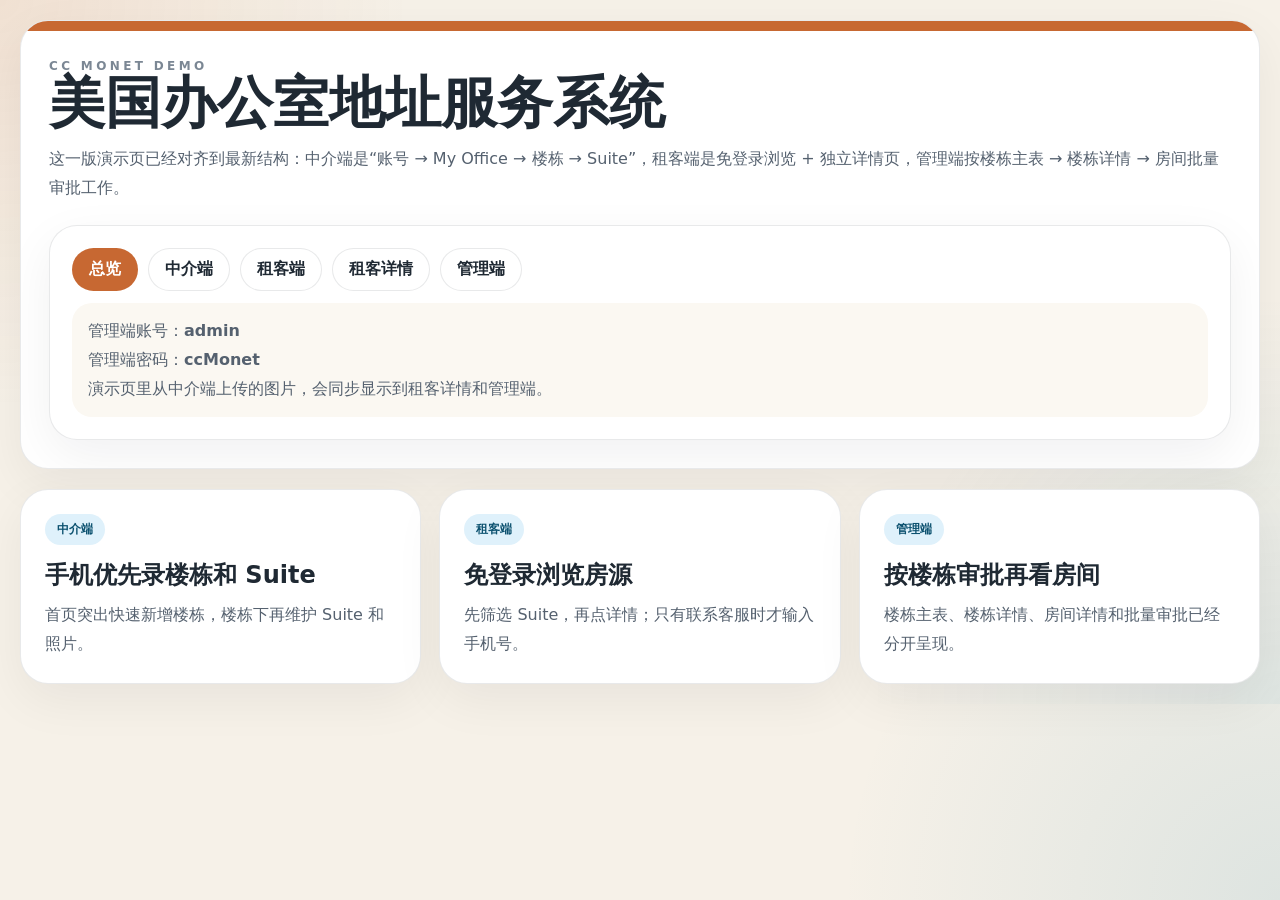
==== docs/demo-full.html @ d6d12dea "Publish updated three-end demo page" ====
<!doctype html>
<html lang="zh-CN">
  <head>
    <meta charset="UTF-8" />
    <meta name="viewport" content="width=device-width, initial-scale=1.0" />
    <title>美国办公室地址服务系统 Demo</title>
    <style>
      :root{--canvas:#f6f1e8;--panel:#fbf8f2;--ink:#1f2933;--soft:#55616f;--muted:#7b8794;--line:rgba(31,41,51,.1);--broker:#c76832;--tenant:#2e86ab;--admin:#33673b}
      *{box-sizing:border-box}html,body{margin:0;min-height:100%;background:radial-gradient(circle at top left,rgba(199,104,50,.12),transparent 28%),radial-gradient(circle at bottom right,rgba(46,134,171,.12),transparent 28%),var(--canvas);color:var(--ink);font-family:"Noto Sans SC","PingFang SC","Hiragino Sans GB",system-ui,sans-serif}
      body{padding:20px}a{color:inherit;text-decoration:none}button,input{font:inherit}button{cursor:pointer}
      .wrap{max-width:1480px;margin:0 auto}.card,.panel{background:#fff;border:1px solid var(--line);border-radius:28px;box-shadow:0 16px 50px rgba(20,24,40,.06)}.hero{overflow:hidden}.bar{height:10px;background:var(--broker)}.hero-inner{padding:28px;display:grid;gap:22px}.eyebrow{font-size:12px;font-weight:700;letter-spacing:.28em;text-transform:uppercase;color:var(--muted)}h1,h2,h3,p{margin:0}.title{font-size:clamp(32px,5vw,56px);line-height:1.08}.copy,.muted{color:var(--soft);line-height:1.8}
      .tabs,.chips,.actions,.thumbs,.grid,.cards{display:flex;flex-wrap:wrap;gap:10px}.screen{display:none;margin-top:20px}.screen.active{display:block}.btn,.tab{border:1px solid var(--line);border-radius:999px;padding:10px 16px;background:#fff;font-weight:700}.tab.active{color:#fff;border-color:transparent}.tab[data-tone="broker"].active{background:var(--broker)}.tab[data-tone="tenant"].active{background:var(--tenant)}.tab[data-tone="admin"].active{background:var(--admin)}.btn.primary{background:var(--ink);color:#fff;border-color:transparent}.btn.broker{background:var(--broker);color:#fff;border-color:transparent}.btn.tenant{background:var(--tenant);color:#fff;border-color:transparent}.btn.admin{background:var(--admin);color:#fff;border-color:transparent}
      .chip{display:inline-flex;align-items:center;border-radius:999px;padding:7px 12px;font-size:12px;font-weight:700;background:rgba(31,41,51,.06)}.good{background:#dff7e6;color:#135d26}.warn{background:#fff1c7;color:#7a5700}.info{background:#dff1fb;color:#0d5270}
      .cards{display:grid;gap:18px;grid-template-columns:repeat(3,minmax(0,1fr))}.layout{display:grid;gap:20px}.two{grid-template-columns:320px minmax(0,1fr)}.detail{grid-template-columns:minmax(0,1fr) 340px}.phone{border-radius:38px;background:#11161d;padding:12px}.phone-inner{border-radius:28px;background:var(--canvas);padding:16px}.notch{width:72px;height:6px;margin:0 auto 14px;border-radius:999px;background:rgba(17,22,29,.12)}
      .stack{display:flex;flex-direction:column;gap:16px}.record,.metric,.photo{border:1px solid var(--line);border-radius:22px;background:#fff;padding:16px}.metric{background:var(--panel)}.metric .num{margin-top:10px;font-size:32px;font-weight:700}.small{font-size:12px;color:var(--muted)}.field{display:grid;gap:8px}.field-grid{display:grid;gap:14px;grid-template-columns:repeat(2,minmax(0,1fr))}.input{width:100%;border:1px solid var(--line);border-radius:18px;padding:12px 14px;background:#fff}
      .thumbs{margin-top:12px}.thumb{width:92px;height:72px;border-radius:16px;background-size:cover;background-position:center;border:1px solid rgba(31,41,51,.1);overflow:hidden}.thumb span{display:flex;height:100%;align-items:flex-end;padding:8px;background:linear-gradient(180deg,rgba(255,255,255,.08),rgba(17,22,29,.55));color:#fff;font-size:11px;font-weight:700}.cover{height:150px;border-radius:20px;border:1px solid rgba(31,41,51,.08);background-size:cover;background-position:center}
      .note{margin-top:12px;border-radius:20px;background:var(--panel);padding:14px 16px;color:var(--soft);line-height:1.8}.hide{display:none!important}
      @media (max-width:1100px){.cards,.two,.detail,.field-grid{grid-template-columns:1fr}}
    </style>
  </head>
  <body>
    <div class="wrap">
      <section class="card hero">
        <div class="bar"></div>
        <div class="hero-inner">
          <div>
            <div class="eyebrow">CC Monet Demo</div>
            <h1 class="title">美国办公室地址服务系统</h1>
            <p class="copy" style="margin-top:12px">这一版演示页已经对齐到最新结构：中介端是“账号 → My Office → 楼栋 → Suite”，租客端是免登录浏览 + 独立详情页，管理端按楼栋主表 → 楼栋详情 → 房间批量审批工作。</p>
          </div>
          <div class="panel" style="padding:22px">
            <div class="tabs">
              <a class="tab" data-route="home" data-tone="broker" href="#home">总览</a>
              <a class="tab" data-route="broker" data-tone="broker" href="#broker">中介端</a>
              <a class="tab" data-route="tenant" data-tone="tenant" href="#tenant">租客端</a>
              <a class="tab" data-route="detail" data-tone="tenant" href="#detail">租客详情</a>
              <a class="tab" data-route="admin" data-tone="admin" href="#admin">管理端</a>
            </div>
            <div class="note">管理端账号：<strong>admin</strong><br />管理端密码：<strong>ccMonet</strong><br />演示页里从中介端上传的图片，会同步显示到租客详情和管理端。</div>
          </div>
        </div>
      </section>

      <section id="home" class="screen active">
        <div class="cards">
          <a class="card" href="#broker" style="padding:24px"><div class="chip info">中介端</div><h2 style="margin-top:14px">手机优先录楼栋和 Suite</h2><p class="copy" style="margin-top:10px">首页突出快速新增楼栋，楼栋下再维护 Suite 和照片。</p></a>
          <a class="card" href="#tenant" style="padding:24px"><div class="chip info">租客端</div><h2 style="margin-top:14px">免登录浏览房源</h2><p class="copy" style="margin-top:10px">先筛选 Suite，再点详情；只有联系客服时才输入手机号。</p></a>
          <a class="card" href="#admin" style="padding:24px"><div class="chip info">管理端</div><h2 style="margin-top:14px">按楼栋审批再看房间</h2><p class="copy" style="margin-top:10px">楼栋主表、楼栋详情、房间详情和批量审批已经分开呈现。</p></a>
        </div>
      </section>

      <section id="broker" class="screen">
        <div class="layout two">
          <div class="stack">
            <div class="phone">
              <div class="phone-inner">
                <div class="notch"></div>
                <div class="stack">
                  <div><div class="eyebrow" style="color:var(--broker)">中介账号</div><h2 style="margin-top:8px">My Office</h2><p class="copy" style="font-size:14px">首页先看楼栋，再进楼栋维护 Suite。</p></div>
                  <button class="btn broker" style="width:100%">+ 快速新增楼栋</button>
                  <div class="record"><strong>我的草稿箱</strong><div class="small" style="margin-top:4px">2 条待补照片</div></div>
                  <div class="record"><strong>已提交</strong><div class="small" style="margin-top:4px">包含待审核和已审核</div></div>
                  <div class="record"><strong>我的 Office</strong><div class="small" style="margin-top:4px">首页展示 8 条，可点更多</div></div>
                  <div class="record"><strong>Santa Clara Tech Park</strong><div class="small" style="margin-top:4px">4701 Patrick Henry Dr, Santa Clara</div><div class="small" style="margin-top:8px">Ste 207 / Ste 217 / Ste 309</div></div>
                </div>
              </div>
            </div>
            <div class="panel" style="padding:22px"><h2>规则归类</h2><div class="note">付款流程、租期、信件扫描、转寄、家具、可独立上锁、可制作公司门牌、租金包含项，都归楼栋级维护。中介端不再在录入阶段做最终地址合规判断。</div></div>
          </div>

          <div class="stack">
            <div class="panel" style="padding:22px">
              <div class="chips"><span class="chip good">楼栋首页</span><span class="chip info">可租赁 2 套</span></div>
              <div class="field-grid" style="margin-top:16px">
                <div class="record"><div class="small">地址信息</div><strong>4701 Patrick Henry Dr, Santa Clara, CA 95054</strong></div>
                <div class="record"><div class="small">关键信息</div><strong>标准付款流程：可接受</strong><div class="small" style="margin-top:6px">电费：主账单 + Suite 子账单<br />宽带：独立、公司抬头可提供<br />租金包含：物业费 / 宽带费 / 信件代收</div></div>
              </div>
            </div>

            <div class="layout" style="grid-template-columns:1.05fr .95fr">
              <div class="panel" style="padding:22px">
                <h2>Suite 列表</h2>
                <div class="record" style="margin-top:16px"><strong>Ste 207</strong><div class="small" style="margin-top:4px">319 SF · $478.50 / 月 · 适合跨境电商客户</div><div class="small" style="margin-top:8px">内部照片 <span id="suite-inside-count">3</span> 张 · 房门/门牌 <span id="suite-door-count">1</span> 张</div><div class="chips" style="margin-top:10px"><span class="chip good">可租赁</span><span class="chip info">历史注册地址已清理</span></div></div>
                <div class="record" style="margin-top:12px"><strong>Ste 217</strong><div class="small" style="margin-top:4px">280 SF · $630 / 月</div><div class="chips" style="margin-top:10px"><span class="chip warn">待确认</span></div></div>
              </div>

              <div class="panel" style="padding:22px">
                <h2>新增 / 编辑 Suite</h2>
                <div class="chips" style="margin-top:14px"><span class="chip info">1 基础信息</span><span class="chip info">2 状态信息</span><span class="chip good">3 照片上传</span></div>
                <div class="field-grid" style="margin-top:16px">
                  <label class="field"><span class="small">Suite / 房间号</span><input class="input" value="Ste 207" /></label>
                  <label class="field"><span class="small">Suite 状态</span><input class="input" value="可租赁" /></label>
                </div>
                <div class="photo" style="margin-top:16px"><strong>楼栋外围照片</strong><div class="small" style="margin-top:4px">上传后同步到后台和租客详情</div><div class="chips" style="margin-top:10px"><span class="chip info"><span id="building-exterior-count">3</span> 张</span></div><input id="up-build-ext" class="input" type="file" multiple accept="image/*" style="margin-top:12px" /><div id="grid-build-ext" class="thumbs"></div></div>
                <div class="photo" style="margin-top:12px"><strong>楼栋门牌照片</strong><div class="chips" style="margin-top:10px"><span class="chip info"><span id="building-door-count">1</span> 张</span></div><input id="up-build-door" class="input" type="file" multiple accept="image/*" style="margin-top:12px" /><div id="grid-build-door" class="thumbs"></div></div>
                <div class="photo" style="margin-top:12px"><strong>房间内部照片</strong><div class="chips" style="margin-top:10px"><span class="chip good"><span id="suite-inside-form-count">3</span> 张</span></div><input id="up-suite-inside" class="input" type="file" multiple accept="image/*" style="margin-top:12px" /><div id="grid-suite-inside" class="thumbs"></div></div>
                <div class="photo" style="margin-top:12px"><strong>房门 / 门牌照片</strong><div class="chips" style="margin-top:10px"><span class="chip info"><span id="suite-door-form-count">1</span> 张</span></div><input id="up-suite-door" class="input" type="file" multiple accept="image/*" style="margin-top:12px" /><div id="grid-suite-door" class="thumbs"></div></div>
              </div>
            </div>
          </div>
        </div>
      </section>

      <section id="tenant" class="screen">
        <div class="cards" style="grid-template-columns:repeat(3,minmax(0,1fr))">
          <div class="metric"><div class="small">可浏览 Suite</div><div class="num">12</div><div class="muted">已审核通过且允许展示</div></div>
          <div class="metric"><div class="small">可租赁房源</div><div class="num">8</div><div class="muted">默认优先展示</div></div>
          <div class="metric"><div class="small">可提供宽带账单</div><div class="num">6</div><div class="muted">独立、公司抬头口径</div></div>
        </div>
        <div class="layout two" style="margin-top:20px">
          <div class="stack">
            <div class="panel" style="padding:22px">
              <h2>搜索与筛选</h2>
              <label class="field" style="margin-top:16px"><span class="small">关键词搜索</span><input class="input" value="Santa Clara / Suite / 地址" /></label>
              <div class="field" style="margin-top:16px"><span class="small">价格范围</span><div class="chips"><span class="chip info">$500 以下</span><span class="chip">$500-$800</span><span class="chip">$800-$1200</span></div></div>
              <div class="field" style="margin-top:16px"><span class="small">城市</span><div class="chips"><span class="chip info">Santa Clara</span><span class="chip">San Jose</span><span class="chip">Fremont</span></div></div>
              <div class="field" style="margin-top:16px"><span class="small">标准付款流程</span><div class="chips"><span class="chip good">可接受</span><span class="chip">不接受</span><span class="chip">待确认</span></div></div>
              <div class="field" style="margin-top:16px"><span class="small">账单和状态</span><div class="chips"><span class="chip info">主账单 + Suite 子账单</span><span class="chip good">独立、公司抬头宽带账单</span><span class="chip good">可租赁</span></div></div>
            </div>
            <div class="panel" style="padding:22px"><h2>租客端逻辑</h2><div class="note">租客端直接展示 Suite 信息，点击查看详情后才带出对应楼栋信息。浏览无需登录，联系客服时再输入手机号。</div></div>
          </div>
          <div class="stack">
            <div class="panel" style="padding:22px">
              <div class="chips"><span class="chip info">火热房源</span><span class="chip good">按浏览量最高且可租赁</span></div>
              <div class="cards" style="margin-top:16px;grid-template-columns:repeat(3,minmax(0,1fr))">
                <div class="record"><div id="hot-cover" class="cover"></div><strong style="display:block;margin-top:12px">Santa Clara Tech Park / Ste 207</strong><div class="small" style="margin-top:6px">$478.50 / 月 · 319 SF · 浏览量 132</div></div>
                <div class="record"><div class="cover" style="background:linear-gradient(135deg,#dbe8f0,#fff)"></div><strong style="display:block;margin-top:12px">Fremont Gateway / Ste 118</strong><div class="small" style="margin-top:6px">$590 / 月 · 240 SF · 浏览量 118</div></div>
                <div class="record"><div class="cover" style="background:linear-gradient(135deg,#eadbc8,#fff)"></div><strong style="display:block;margin-top:12px">Milpitas Central / Ste 12</strong><div class="small" style="margin-top:6px">$498 / 月 · 190 SF · 浏览量 101</div></div>
              </div>
            </div>
            <div class="panel" style="padding:22px">
              <div class="chips"><span class="chip info">Suite 列表</span><span class="chip">首页默认展示前 8 套</span></div>
              <div class="cards" style="margin-top:16px;grid-template-columns:repeat(2,minmax(0,1fr))">
                <div class="record"><div id="list-cover" class="cover"></div><strong style="display:block;margin-top:12px">Santa Clara Tech Park / Ste 207</strong><div class="small" style="margin-top:6px">4701 Patrick Henry Dr, Santa Clara</div><div class="chips" style="margin-top:10px"><span class="chip good">可租赁</span><span class="chip info">标准付款流程：可接受</span><span class="chip info">电费：主账单 + Suite 子账单</span></div><div class="actions" style="margin-top:14px"><a class="btn tenant" href="#detail">查看详情</a></div></div>
                <div class="record"><div class="cover" style="background:linear-gradient(135deg,#d7e3ec,#fff)"></div><strong style="display:block;margin-top:12px">Sunnyvale Business Hub / Ste 5A</strong><div class="small" style="margin-top:6px">1250 Borregas Ave, Sunnyvale</div><div class="chips" style="margin-top:10px"><span class="chip warn">待确认</span><span class="chip info">标准付款流程：待确认</span></div></div>
              </div>
            </div>
          </div>
        </div>
      </section>

      <section id="detail" class="screen">
        <div class="layout detail">
          <div class="stack">
            <div class="panel" style="padding:22px">
              <div class="chips"><span class="chip info">Suite 详情</span><span class="chip good">可租赁</span></div>
              <div class="field-grid" style="margin-top:16px">
                <div class="record"><div class="small">地址</div><strong>4701 Patrick Henry Dr, Santa Clara, CA 95054</strong></div>
                <div class="record"><div class="small">月租 / 面积</div><strong>$478.50 / 月 · 319 SF</strong></div>
                <div class="record"><div class="small">标准付款流程</div><div class="actions" style="margin-top:8px"><span class="chip good">可接受</span><button class="btn" style="padding:6px 10px" onclick="toggleNote()">?</button></div></div>
                <div class="record"><div class="small">账单能力</div><strong>主账单 + Suite 子账单</strong><div class="small" style="margin-top:6px">独立、公司抬头宽带账单可提供</div></div>
              </div>
              <div id="pay-note" class="note hide">标准付款流程是：先付 1 个月押金锁定地址，客户先用该地址注册公司，注册完成后再由新公司主体签正式租赁合同并补齐租金与押金，减少平台审核时的地址不一致风险。</div>
            </div>
            <div class="field-grid">
              <div class="photo"><strong>房间内部照片</strong><div id="detail-suite-inside" class="thumbs"></div></div>
              <div class="photo"><strong>房门 / 门牌照片</strong><div id="detail-suite-door" class="thumbs"></div></div>
              <div class="photo"><strong>楼栋外围照片</strong><div id="detail-build-ext" class="thumbs"></div></div>
              <div class="photo"><strong>楼栋门牌照片</strong><div id="detail-build-door" class="thumbs"></div></div>
            </div>
          </div>
          <div class="stack">
            <div class="panel" style="padding:22px">
              <div class="eyebrow" style="color:var(--tenant)">联系客服</div>
              <h2 style="margin-top:8px">浏览无需登录</h2>
              <p class="copy" style="margin-top:10px">只有在想联系后台时，才需要输入手机号进行登记。</p>
              <div id="contact-lock" class="stack" style="margin-top:16px"><input id="contact-phone" class="input" placeholder="请输入手机号" /><button class="btn tenant" onclick="unlock()">确认并查看联系方式</button></div>
              <div id="contact-open" class="hide"><div class="note">微信：ccMonet-service<br />电话：+1 (669) 555-0198<br />邮箱：service@ccmonet.example</div></div>
            </div>
            <div class="panel" style="padding:22px"><h2>楼栋共享服务</h2><div class="note">信件扫描：提供，但需要收费<br />境内 / 国际转寄：可以免费提供部分，超出部分收费<br />家具：可以付费租赁家具<br />非必需能力：可独立上锁 / 可制作专属公司门牌</div></div>
          </div>
        </div>
      </section>

      <section id="admin" class="screen">
        <div class="cards" style="grid-template-columns:repeat(3,minmax(0,1fr))">
          <div class="metric"><div class="small">楼栋总数</div><div class="num">24</div><div class="muted">所有录入楼栋</div></div>
          <div class="metric"><div class="small">待审核楼栋</div><div class="num">6</div><div class="muted">优先处理对象</div></div>
          <div class="metric"><div class="small">房间待补充</div><div class="num">9</div><div class="muted">需要回退中介补资料</div></div>
        </div>
        <div class="layout detail" style="margin-top:20px">
          <div class="stack">
            <div class="panel" style="padding:22px">
              <div class="chips"><span class="chip info">审核主表</span><span class="chip good">先看楼栋，再进详情</span></div>
              <div class="record" style="margin-top:16px"><strong>Santa Clara Tech Park</strong><div class="small" style="margin-top:6px">4701 Patrick Henry Dr · 主账单 + Suite 子账单 · 维护中介：湾区合作中介 A</div><div class="chips" style="margin-top:10px"><span class="chip good">已审核通过</span><span class="chip info">3 套 / 已过审 2</span></div></div>
              <div class="record" style="margin-top:12px"><strong>Downtown San Jose Office</strong><div class="small" style="margin-top:6px">84 W Santa Clara St · 直开独立账单 · 维护中介：硅谷合作中介 B</div><div class="chips" style="margin-top:10px"><span class="chip warn">待审核</span><span class="chip info">1 套 / 待处理 1</span></div></div>
            </div>
            <div class="panel" style="padding:22px">
              <div class="chips"><span class="chip info">楼栋详情</span><span class="chip good">Santa Clara Tech Park</span></div>
              <div class="field-grid" style="margin-top:16px">
                <div class="record"><div class="small">楼栋信息</div><strong>4701 Patrick Henry Dr, Santa Clara, CA 95054</strong><div class="small" style="margin-top:6px">付款流程：可接受 · 核验可信度：后台已复核</div></div>
                <div class="record"><div class="small">账单提供能力</div><strong>电费：主账单 + Suite 子账单</strong><div class="small" style="margin-top:6px">宽带：独立、公司抬头可提供</div></div>
              </div>
              <div class="field-grid" style="margin-top:16px">
                <div class="photo"><strong>楼栋外围照片</strong><div id="admin-build-ext" class="thumbs"></div></div>
                <div class="photo"><strong>楼栋门牌照片</strong><div id="admin-build-door" class="thumbs"></div></div>
              </div>
            </div>
          </div>
          <div class="stack">
            <div class="panel" style="padding:22px">
              <div class="chips"><span class="chip info">房间信息主表</span><span class="chip good">支持批量审批</span></div>
              <div class="record" style="margin-top:16px"><strong>Ste 207</strong><div class="small" style="margin-top:6px">$478.50 / 月 · 319 SF</div><div class="chips" style="margin-top:10px"><span class="chip good">可租赁</span><span class="chip good">已审核通过</span></div></div>
              <div class="record" style="margin-top:12px"><strong>Ste 217</strong><div class="small" style="margin-top:6px">$630 / 月 · 280 SF</div><div class="chips" style="margin-top:10px"><span class="chip warn">待确认</span><span class="chip warn">待补充</span></div></div>
              <div class="actions" style="margin-top:16px"><button class="btn admin">批量通过</button><button class="btn">批量退回补充</button><button class="btn">批量标记已出租</button></div>
            </div>
            <div class="panel" style="padding:22px">
              <div class="chips"><span class="chip info">房间详情</span><span class="chip good">Ste 207</span></div>
              <div class="field-grid" style="margin-top:16px">
                <div class="record"><div class="small">月租 / 面积</div><strong>$478.50 / 月 · 319 SF</strong></div>
                <div class="record"><div class="small">租金包含项</div><strong>物业费 / 宽带费 / 信件代收</strong></div>
              </div>
              <div class="field-grid" style="margin-top:16px">
                <div class="photo"><strong>房间内部照片</strong><div id="admin-suite-inside" class="thumbs"></div></div>
                <div class="photo"><strong>房门 / 门牌照片</strong><div id="admin-suite-door" class="thumbs"></div></div>
              </div>
            </div>
          </div>
        </div>
      </section>
    </div>

    <script>
      const photos={buildExt:[make("外围照片 1","#d6c0a7"),make("外围照片 2","#c2d3dc"),make("外围照片 3","#eadfd0")],buildDoor:[make("楼栋门牌 1","#d7dfe7")],suiteInside:[make("Suite 内景 1","#d8e6f0"),make("Suite 内景 2","#e6ddd0"),make("Suite 内景 3","#d9d7ef")],suiteDoor:[make("房门 / 门牌 1","#dfe7d4")]};
      function make(label,tint){const svg=`<svg xmlns="http://www.w3.org/2000/svg" width="800" height="600" viewBox="0 0 800 600"><defs><linearGradient id="g" x1="0" y1="0" x2="1" y2="1"><stop offset="0%" stop-color="${tint}"/><stop offset="100%" stop-color="#fff"/></linearGradient></defs><rect width="800" height="600" rx="38" fill="url(#g)"/><rect x="42" y="42" width="716" height="516" rx="26" fill="rgba(255,255,255,.65)"/><text x="74" y="150" font-size="30" font-family="Arial" fill="#1f2933">CC Monet Demo Photo</text><text x="74" y="240" font-size="50" font-family="Arial" font-weight="700" fill="#1f2933">${label}</text></svg>`;return{label,url:`data:image/svg+xml;charset=UTF-8,${encodeURIComponent(svg)}`}}
      function thumbs(id,list){const root=document.getElementById(id);if(!root)return;root.innerHTML=list.map(item=>`<div class="thumb" style="background-image:url('${item.url}')"><span>${item.label}</span></div>`).join("")}
      function syncPhotos(){
        thumbs("grid-build-ext",photos.buildExt);thumbs("grid-build-door",photos.buildDoor);thumbs("grid-suite-inside",photos.suiteInside);thumbs("grid-suite-door",photos.suiteDoor);
        thumbs("detail-build-ext",photos.buildExt);thumbs("detail-build-door",photos.buildDoor);thumbs("detail-suite-inside",photos.suiteInside);thumbs("detail-suite-door",photos.suiteDoor);
        thumbs("admin-build-ext",photos.buildExt);thumbs("admin-build-door",photos.buildDoor);thumbs("admin-suite-inside",photos.suiteInside);thumbs("admin-suite-door",photos.suiteDoor);
        text("building-exterior-count",photos.buildExt.length);text("building-door-count",photos.buildDoor.length);text("suite-inside-count",photos.suiteInside.length);text("suite-door-count",photos.suiteDoor.length);text("suite-inside-form-count",photos.suiteInside.length);text("suite-door-form-count",photos.suiteDoor.length);
        const hot=document.getElementById("hot-cover"),list=document.getElementById("list-cover");if(hot)hot.style.backgroundImage=`url('${photos.suiteInside[0].url}')`;if(list)list.style.backgroundImage=`url('${photos.suiteInside[0].url}')`;
      }
      function text(id,val){const el=document.getElementById(id);if(el)el.textContent=String(val)}
      function bind(inputId,key,prefix){const input=document.getElementById(inputId);if(!input)return;input.addEventListener("change",async e=>{const files=Array.from(e.target.files||[]);const add=await Promise.all(files.map((file,index)=>new Promise(resolve=>{const reader=new FileReader();reader.onload=()=>resolve({label:`${prefix} ${photos[key].length+index+1}`,url:String(reader.result||"")});reader.onerror=()=>resolve(make(`${prefix} ${photos[key].length+index+1}`,"#d8e0ea"));reader.readAsDataURL(file)})));photos[key].push(...add);syncPhotos()})}
      function route(){const current=location.hash.replace(/^#/,"")||"home";document.querySelectorAll(".screen").forEach(s=>s.classList.toggle("active",s.id===current));document.querySelectorAll(".tab").forEach(t=>t.classList.toggle("active",t.dataset.route===current))}
      function toggleNote(){document.getElementById("pay-note").classList.toggle("hide")}
      function unlock(){const phone=document.getElementById("contact-phone").value.trim();if(!phone){alert("请先输入手机号。");return}document.getElementById("contact-lock").classList.add("hide");document.getElementById("contact-open").classList.remove("hide")}
      bind("up-build-ext","buildExt","外围照片");bind("up-build-door","buildDoor","楼栋门牌");bind("up-suite-inside","suiteInside","Suite 内景");bind("up-suite-door","suiteDoor","房门 / 门牌");syncPhotos();route();window.addEventListener("hashchange",route);window.toggleNote=toggleNote;window.unlock=unlock;
    </script>
  </body>
</html>
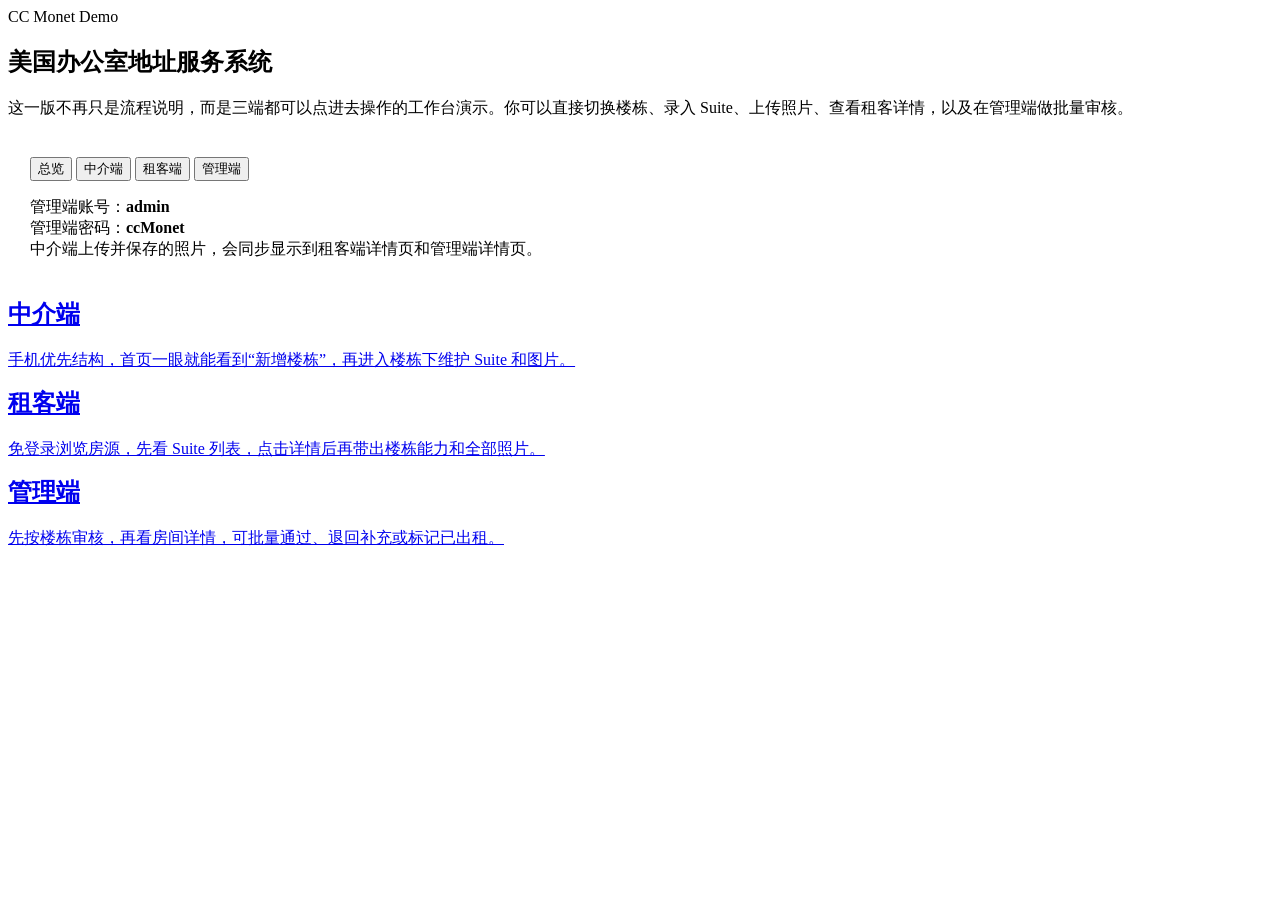
==== commit 15b1b8de: "Update demo entry to new interactive prototype shell" ====
--- a/docs/demo-full.html
+++ b/docs/demo-full.html
@@ -4,239 +4,82 @@
     <meta charset="UTF-8" />
     <meta name="viewport" content="width=device-width, initial-scale=1.0" />
     <title>美国办公室地址服务系统 Demo</title>
-    <style>
-      :root{--canvas:#f6f1e8;--panel:#fbf8f2;--ink:#1f2933;--soft:#55616f;--muted:#7b8794;--line:rgba(31,41,51,.1);--broker:#c76832;--tenant:#2e86ab;--admin:#33673b}
-      *{box-sizing:border-box}html,body{margin:0;min-height:100%;background:radial-gradient(circle at top left,rgba(199,104,50,.12),transparent 28%),radial-gradient(circle at bottom right,rgba(46,134,171,.12),transparent 28%),var(--canvas);color:var(--ink);font-family:"Noto Sans SC","PingFang SC","Hiragino Sans GB",system-ui,sans-serif}
-      body{padding:20px}a{color:inherit;text-decoration:none}button,input{font:inherit}button{cursor:pointer}
-      .wrap{max-width:1480px;margin:0 auto}.card,.panel{background:#fff;border:1px solid var(--line);border-radius:28px;box-shadow:0 16px 50px rgba(20,24,40,.06)}.hero{overflow:hidden}.bar{height:10px;background:var(--broker)}.hero-inner{padding:28px;display:grid;gap:22px}.eyebrow{font-size:12px;font-weight:700;letter-spacing:.28em;text-transform:uppercase;color:var(--muted)}h1,h2,h3,p{margin:0}.title{font-size:clamp(32px,5vw,56px);line-height:1.08}.copy,.muted{color:var(--soft);line-height:1.8}
-      .tabs,.chips,.actions,.thumbs,.grid,.cards{display:flex;flex-wrap:wrap;gap:10px}.screen{display:none;margin-top:20px}.screen.active{display:block}.btn,.tab{border:1px solid var(--line);border-radius:999px;padding:10px 16px;background:#fff;font-weight:700}.tab.active{color:#fff;border-color:transparent}.tab[data-tone="broker"].active{background:var(--broker)}.tab[data-tone="tenant"].active{background:var(--tenant)}.tab[data-tone="admin"].active{background:var(--admin)}.btn.primary{background:var(--ink);color:#fff;border-color:transparent}.btn.broker{background:var(--broker);color:#fff;border-color:transparent}.btn.tenant{background:var(--tenant);color:#fff;border-color:transparent}.btn.admin{background:var(--admin);color:#fff;border-color:transparent}
-      .chip{display:inline-flex;align-items:center;border-radius:999px;padding:7px 12px;font-size:12px;font-weight:700;background:rgba(31,41,51,.06)}.good{background:#dff7e6;color:#135d26}.warn{background:#fff1c7;color:#7a5700}.info{background:#dff1fb;color:#0d5270}
-      .cards{display:grid;gap:18px;grid-template-columns:repeat(3,minmax(0,1fr))}.layout{display:grid;gap:20px}.two{grid-template-columns:320px minmax(0,1fr)}.detail{grid-template-columns:minmax(0,1fr) 340px}.phone{border-radius:38px;background:#11161d;padding:12px}.phone-inner{border-radius:28px;background:var(--canvas);padding:16px}.notch{width:72px;height:6px;margin:0 auto 14px;border-radius:999px;background:rgba(17,22,29,.12)}
-      .stack{display:flex;flex-direction:column;gap:16px}.record,.metric,.photo{border:1px solid var(--line);border-radius:22px;background:#fff;padding:16px}.metric{background:var(--panel)}.metric .num{margin-top:10px;font-size:32px;font-weight:700}.small{font-size:12px;color:var(--muted)}.field{display:grid;gap:8px}.field-grid{display:grid;gap:14px;grid-template-columns:repeat(2,minmax(0,1fr))}.input{width:100%;border:1px solid var(--line);border-radius:18px;padding:12px 14px;background:#fff}
-      .thumbs{margin-top:12px}.thumb{width:92px;height:72px;border-radius:16px;background-size:cover;background-position:center;border:1px solid rgba(31,41,51,.1);overflow:hidden}.thumb span{display:flex;height:100%;align-items:flex-end;padding:8px;background:linear-gradient(180deg,rgba(255,255,255,.08),rgba(17,22,29,.55));color:#fff;font-size:11px;font-weight:700}.cover{height:150px;border-radius:20px;border:1px solid rgba(31,41,51,.08);background-size:cover;background-position:center}
-      .note{margin-top:12px;border-radius:20px;background:var(--panel);padding:14px 16px;color:var(--soft);line-height:1.8}.hide{display:none!important}
-      @media (max-width:1100px){.cards,.two,.detail,.field-grid{grid-template-columns:1fr}}
-    </style>
+    <link rel="stylesheet" href="./demo.css" />
   </head>
   <body>
     <div class="wrap">
       <section class="card hero">
-        <div class="bar"></div>
+        <div class="hero-bar"></div>
         <div class="hero-inner">
           <div>
             <div class="eyebrow">CC Monet Demo</div>
             <h1 class="title">美国办公室地址服务系统</h1>
-            <p class="copy" style="margin-top:12px">这一版演示页已经对齐到最新结构：中介端是“账号 → My Office → 楼栋 → Suite”，租客端是免登录浏览 + 独立详情页，管理端按楼栋主表 → 楼栋详情 → 房间批量审批工作。</p>
+            <p class="copy" style="margin-top: 12px">
+              这一版不再只是流程说明，而是三端都可以点进去操作的工作台演示。你可以直接切换楼栋、录入 Suite、上传照片、查看租客详情，以及在管理端做批量审核。
+            </p>
           </div>
-          <div class="panel" style="padding:22px">
+          <div class="panel" style="padding: 22px">
             <div class="tabs">
-              <a class="tab" data-route="home" data-tone="broker" href="#home">总览</a>
-              <a class="tab" data-route="broker" data-tone="broker" href="#broker">中介端</a>
-              <a class="tab" data-route="tenant" data-tone="tenant" href="#tenant">租客端</a>
-              <a class="tab" data-route="detail" data-tone="tenant" href="#detail">租客详情</a>
-              <a class="tab" data-route="admin" data-tone="admin" href="#admin">管理端</a>
+              <button class="tab" data-route="home">总览</button>
+              <button class="tab" data-route="broker">中介端</button>
+              <button class="tab" data-route="tenant">租客端</button>
+              <button class="tab" data-route="admin">管理端</button>
             </div>
-            <div class="note">管理端账号：<strong>admin</strong><br />管理端密码：<strong>ccMonet</strong><br />演示页里从中介端上传的图片，会同步显示到租客详情和管理端。</div>
+            <div class="note" style="margin-top: 16px">
+              管理端账号：<strong>admin</strong><br />
+              管理端密码：<strong>ccMonet</strong><br />
+              中介端上传并保存的照片，会同步显示到租客端详情页和管理端详情页。
+            </div>
           </div>
         </div>
       </section>
 
       <section id="home" class="screen active">
         <div class="cards">
-          <a class="card" href="#broker" style="padding:24px"><div class="chip info">中介端</div><h2 style="margin-top:14px">手机优先录楼栋和 Suite</h2><p class="copy" style="margin-top:10px">首页突出快速新增楼栋，楼栋下再维护 Suite 和照片。</p></a>
-          <a class="card" href="#tenant" style="padding:24px"><div class="chip info">租客端</div><h2 style="margin-top:14px">免登录浏览房源</h2><p class="copy" style="margin-top:10px">先筛选 Suite，再点详情；只有联系客服时才输入手机号。</p></a>
-          <a class="card" href="#admin" style="padding:24px"><div class="chip info">管理端</div><h2 style="margin-top:14px">按楼栋审批再看房间</h2><p class="copy" style="margin-top:10px">楼栋主表、楼栋详情、房间详情和批量审批已经分开呈现。</p></a>
+          <a class="card home-link" href="#broker">
+            <div class="accent-bar" style="background: var(--broker)"></div>
+            <h2 style="margin-top: 16px">中介端</h2>
+            <p class="copy" style="margin-top: 10px">
+              手机优先结构，首页一眼就能看到“新增楼栋”，再进入楼栋下维护 Suite 和图片。
+            </p>
+          </a>
+          <a class="card home-link" href="#tenant">
+            <div class="accent-bar" style="background: var(--tenant)"></div>
+            <h2 style="margin-top: 16px">租客端</h2>
+            <p class="copy" style="margin-top: 10px">
+              免登录浏览房源，先看 Suite 列表，点击详情后再带出楼栋能力和全部照片。
+            </p>
+          </a>
+          <a class="card home-link" href="#admin">
+            <div class="accent-bar" style="background: var(--admin)"></div>
+            <h2 style="margin-top: 16px">管理端</h2>
+            <p class="copy" style="margin-top: 10px">
+              先按楼栋审核，再看房间详情，可批量通过、退回补充或标记已出租。
+            </p>
+          </a>
         </div>
       </section>
 
       <section id="broker" class="screen">
-        <div class="layout two">
-          <div class="stack">
-            <div class="phone">
-              <div class="phone-inner">
-                <div class="notch"></div>
-                <div class="stack">
-                  <div><div class="eyebrow" style="color:var(--broker)">中介账号</div><h2 style="margin-top:8px">My Office</h2><p class="copy" style="font-size:14px">首页先看楼栋，再进楼栋维护 Suite。</p></div>
-                  <button class="btn broker" style="width:100%">+ 快速新增楼栋</button>
-                  <div class="record"><strong>我的草稿箱</strong><div class="small" style="margin-top:4px">2 条待补照片</div></div>
-                  <div class="record"><strong>已提交</strong><div class="small" style="margin-top:4px">包含待审核和已审核</div></div>
-                  <div class="record"><strong>我的 Office</strong><div class="small" style="margin-top:4px">首页展示 8 条，可点更多</div></div>
-                  <div class="record"><strong>Santa Clara Tech Park</strong><div class="small" style="margin-top:4px">4701 Patrick Henry Dr, Santa Clara</div><div class="small" style="margin-top:8px">Ste 207 / Ste 217 / Ste 309</div></div>
-                </div>
-              </div>
-            </div>
-            <div class="panel" style="padding:22px"><h2>规则归类</h2><div class="note">付款流程、租期、信件扫描、转寄、家具、可独立上锁、可制作公司门牌、租金包含项，都归楼栋级维护。中介端不再在录入阶段做最终地址合规判断。</div></div>
-          </div>
-
-          <div class="stack">
-            <div class="panel" style="padding:22px">
-              <div class="chips"><span class="chip good">楼栋首页</span><span class="chip info">可租赁 2 套</span></div>
-              <div class="field-grid" style="margin-top:16px">
-                <div class="record"><div class="small">地址信息</div><strong>4701 Patrick Henry Dr, Santa Clara, CA 95054</strong></div>
-                <div class="record"><div class="small">关键信息</div><strong>标准付款流程：可接受</strong><div class="small" style="margin-top:6px">电费：主账单 + Suite 子账单<br />宽带：独立、公司抬头可提供<br />租金包含：物业费 / 宽带费 / 信件代收</div></div>
-              </div>
-            </div>
-
-            <div class="layout" style="grid-template-columns:1.05fr .95fr">
-              <div class="panel" style="padding:22px">
-                <h2>Suite 列表</h2>
-                <div class="record" style="margin-top:16px"><strong>Ste 207</strong><div class="small" style="margin-top:4px">319 SF · $478.50 / 月 · 适合跨境电商客户</div><div class="small" style="margin-top:8px">内部照片 <span id="suite-inside-count">3</span> 张 · 房门/门牌 <span id="suite-door-count">1</span> 张</div><div class="chips" style="margin-top:10px"><span class="chip good">可租赁</span><span class="chip info">历史注册地址已清理</span></div></div>
-                <div class="record" style="margin-top:12px"><strong>Ste 217</strong><div class="small" style="margin-top:4px">280 SF · $630 / 月</div><div class="chips" style="margin-top:10px"><span class="chip warn">待确认</span></div></div>
-              </div>
-
-              <div class="panel" style="padding:22px">
-                <h2>新增 / 编辑 Suite</h2>
-                <div class="chips" style="margin-top:14px"><span class="chip info">1 基础信息</span><span class="chip info">2 状态信息</span><span class="chip good">3 照片上传</span></div>
-                <div class="field-grid" style="margin-top:16px">
-                  <label class="field"><span class="small">Suite / 房间号</span><input class="input" value="Ste 207" /></label>
-                  <label class="field"><span class="small">Suite 状态</span><input class="input" value="可租赁" /></label>
-                </div>
-                <div class="photo" style="margin-top:16px"><strong>楼栋外围照片</strong><div class="small" style="margin-top:4px">上传后同步到后台和租客详情</div><div class="chips" style="margin-top:10px"><span class="chip info"><span id="building-exterior-count">3</span> 张</span></div><input id="up-build-ext" class="input" type="file" multiple accept="image/*" style="margin-top:12px" /><div id="grid-build-ext" class="thumbs"></div></div>
-                <div class="photo" style="margin-top:12px"><strong>楼栋门牌照片</strong><div class="chips" style="margin-top:10px"><span class="chip info"><span id="building-door-count">1</span> 张</span></div><input id="up-build-door" class="input" type="file" multiple accept="image/*" style="margin-top:12px" /><div id="grid-build-door" class="thumbs"></div></div>
-                <div class="photo" style="margin-top:12px"><strong>房间内部照片</strong><div class="chips" style="margin-top:10px"><span class="chip good"><span id="suite-inside-form-count">3</span> 张</span></div><input id="up-suite-inside" class="input" type="file" multiple accept="image/*" style="margin-top:12px" /><div id="grid-suite-inside" class="thumbs"></div></div>
-                <div class="photo" style="margin-top:12px"><strong>房门 / 门牌照片</strong><div class="chips" style="margin-top:10px"><span class="chip info"><span id="suite-door-form-count">1</span> 张</span></div><input id="up-suite-door" class="input" type="file" multiple accept="image/*" style="margin-top:12px" /><div id="grid-suite-door" class="thumbs"></div></div>
-              </div>
-            </div>
-          </div>
-        </div>
+        <div id="broker-app"></div>
       </section>
 
       <section id="tenant" class="screen">
-        <div class="cards" style="grid-template-columns:repeat(3,minmax(0,1fr))">
-          <div class="metric"><div class="small">可浏览 Suite</div><div class="num">12</div><div class="muted">已审核通过且允许展示</div></div>
-          <div class="metric"><div class="small">可租赁房源</div><div class="num">8</div><div class="muted">默认优先展示</div></div>
-          <div class="metric"><div class="small">可提供宽带账单</div><div class="num">6</div><div class="muted">独立、公司抬头口径</div></div>
-        </div>
-        <div class="layout two" style="margin-top:20px">
-          <div class="stack">
-            <div class="panel" style="padding:22px">
-              <h2>搜索与筛选</h2>
-              <label class="field" style="margin-top:16px"><span class="small">关键词搜索</span><input class="input" value="Santa Clara / Suite / 地址" /></label>
-              <div class="field" style="margin-top:16px"><span class="small">价格范围</span><div class="chips"><span class="chip info">$500 以下</span><span class="chip">$500-$800</span><span class="chip">$800-$1200</span></div></div>
-              <div class="field" style="margin-top:16px"><span class="small">城市</span><div class="chips"><span class="chip info">Santa Clara</span><span class="chip">San Jose</span><span class="chip">Fremont</span></div></div>
-              <div class="field" style="margin-top:16px"><span class="small">标准付款流程</span><div class="chips"><span class="chip good">可接受</span><span class="chip">不接受</span><span class="chip">待确认</span></div></div>
-              <div class="field" style="margin-top:16px"><span class="small">账单和状态</span><div class="chips"><span class="chip info">主账单 + Suite 子账单</span><span class="chip good">独立、公司抬头宽带账单</span><span class="chip good">可租赁</span></div></div>
-            </div>
-            <div class="panel" style="padding:22px"><h2>租客端逻辑</h2><div class="note">租客端直接展示 Suite 信息，点击查看详情后才带出对应楼栋信息。浏览无需登录，联系客服时再输入手机号。</div></div>
-          </div>
-          <div class="stack">
-            <div class="panel" style="padding:22px">
-              <div class="chips"><span class="chip info">火热房源</span><span class="chip good">按浏览量最高且可租赁</span></div>
-              <div class="cards" style="margin-top:16px;grid-template-columns:repeat(3,minmax(0,1fr))">
-                <div class="record"><div id="hot-cover" class="cover"></div><strong style="display:block;margin-top:12px">Santa Clara Tech Park / Ste 207</strong><div class="small" style="margin-top:6px">$478.50 / 月 · 319 SF · 浏览量 132</div></div>
-                <div class="record"><div class="cover" style="background:linear-gradient(135deg,#dbe8f0,#fff)"></div><strong style="display:block;margin-top:12px">Fremont Gateway / Ste 118</strong><div class="small" style="margin-top:6px">$590 / 月 · 240 SF · 浏览量 118</div></div>
-                <div class="record"><div class="cover" style="background:linear-gradient(135deg,#eadbc8,#fff)"></div><strong style="display:block;margin-top:12px">Milpitas Central / Ste 12</strong><div class="small" style="margin-top:6px">$498 / 月 · 190 SF · 浏览量 101</div></div>
-              </div>
-            </div>
-            <div class="panel" style="padding:22px">
-              <div class="chips"><span class="chip info">Suite 列表</span><span class="chip">首页默认展示前 8 套</span></div>
-              <div class="cards" style="margin-top:16px;grid-template-columns:repeat(2,minmax(0,1fr))">
-                <div class="record"><div id="list-cover" class="cover"></div><strong style="display:block;margin-top:12px">Santa Clara Tech Park / Ste 207</strong><div class="small" style="margin-top:6px">4701 Patrick Henry Dr, Santa Clara</div><div class="chips" style="margin-top:10px"><span class="chip good">可租赁</span><span class="chip info">标准付款流程：可接受</span><span class="chip info">电费：主账单 + Suite 子账单</span></div><div class="actions" style="margin-top:14px"><a class="btn tenant" href="#detail">查看详情</a></div></div>
-                <div class="record"><div class="cover" style="background:linear-gradient(135deg,#d7e3ec,#fff)"></div><strong style="display:block;margin-top:12px">Sunnyvale Business Hub / Ste 5A</strong><div class="small" style="margin-top:6px">1250 Borregas Ave, Sunnyvale</div><div class="chips" style="margin-top:10px"><span class="chip warn">待确认</span><span class="chip info">标准付款流程：待确认</span></div></div>
-              </div>
-            </div>
-          </div>
-        </div>
-      </section>
-
-      <section id="detail" class="screen">
-        <div class="layout detail">
-          <div class="stack">
-            <div class="panel" style="padding:22px">
-              <div class="chips"><span class="chip info">Suite 详情</span><span class="chip good">可租赁</span></div>
-              <div class="field-grid" style="margin-top:16px">
-                <div class="record"><div class="small">地址</div><strong>4701 Patrick Henry Dr, Santa Clara, CA 95054</strong></div>
-                <div class="record"><div class="small">月租 / 面积</div><strong>$478.50 / 月 · 319 SF</strong></div>
-                <div class="record"><div class="small">标准付款流程</div><div class="actions" style="margin-top:8px"><span class="chip good">可接受</span><button class="btn" style="padding:6px 10px" onclick="toggleNote()">?</button></div></div>
-                <div class="record"><div class="small">账单能力</div><strong>主账单 + Suite 子账单</strong><div class="small" style="margin-top:6px">独立、公司抬头宽带账单可提供</div></div>
-              </div>
-              <div id="pay-note" class="note hide">标准付款流程是：先付 1 个月押金锁定地址，客户先用该地址注册公司，注册完成后再由新公司主体签正式租赁合同并补齐租金与押金，减少平台审核时的地址不一致风险。</div>
-            </div>
-            <div class="field-grid">
-              <div class="photo"><strong>房间内部照片</strong><div id="detail-suite-inside" class="thumbs"></div></div>
-              <div class="photo"><strong>房门 / 门牌照片</strong><div id="detail-suite-door" class="thumbs"></div></div>
-              <div class="photo"><strong>楼栋外围照片</strong><div id="detail-build-ext" class="thumbs"></div></div>
-              <div class="photo"><strong>楼栋门牌照片</strong><div id="detail-build-door" class="thumbs"></div></div>
-            </div>
-          </div>
-          <div class="stack">
-            <div class="panel" style="padding:22px">
-              <div class="eyebrow" style="color:var(--tenant)">联系客服</div>
-              <h2 style="margin-top:8px">浏览无需登录</h2>
-              <p class="copy" style="margin-top:10px">只有在想联系后台时，才需要输入手机号进行登记。</p>
-              <div id="contact-lock" class="stack" style="margin-top:16px"><input id="contact-phone" class="input" placeholder="请输入手机号" /><button class="btn tenant" onclick="unlock()">确认并查看联系方式</button></div>
-              <div id="contact-open" class="hide"><div class="note">微信：ccMonet-service<br />电话：+1 (669) 555-0198<br />邮箱：service@ccmonet.example</div></div>
-            </div>
-            <div class="panel" style="padding:22px"><h2>楼栋共享服务</h2><div class="note">信件扫描：提供，但需要收费<br />境内 / 国际转寄：可以免费提供部分，超出部分收费<br />家具：可以付费租赁家具<br />非必需能力：可独立上锁 / 可制作专属公司门牌</div></div>
-          </div>
-        </div>
+        <div id="tenant-app"></div>
       </section>
 
       <section id="admin" class="screen">
-        <div class="cards" style="grid-template-columns:repeat(3,minmax(0,1fr))">
-          <div class="metric"><div class="small">楼栋总数</div><div class="num">24</div><div class="muted">所有录入楼栋</div></div>
-          <div class="metric"><div class="small">待审核楼栋</div><div class="num">6</div><div class="muted">优先处理对象</div></div>
-          <div class="metric"><div class="small">房间待补充</div><div class="num">9</div><div class="muted">需要回退中介补资料</div></div>
-        </div>
-        <div class="layout detail" style="margin-top:20px">
-          <div class="stack">
-            <div class="panel" style="padding:22px">
-              <div class="chips"><span class="chip info">审核主表</span><span class="chip good">先看楼栋，再进详情</span></div>
-              <div class="record" style="margin-top:16px"><strong>Santa Clara Tech Park</strong><div class="small" style="margin-top:6px">4701 Patrick Henry Dr · 主账单 + Suite 子账单 · 维护中介：湾区合作中介 A</div><div class="chips" style="margin-top:10px"><span class="chip good">已审核通过</span><span class="chip info">3 套 / 已过审 2</span></div></div>
-              <div class="record" style="margin-top:12px"><strong>Downtown San Jose Office</strong><div class="small" style="margin-top:6px">84 W Santa Clara St · 直开独立账单 · 维护中介：硅谷合作中介 B</div><div class="chips" style="margin-top:10px"><span class="chip warn">待审核</span><span class="chip info">1 套 / 待处理 1</span></div></div>
-            </div>
-            <div class="panel" style="padding:22px">
-              <div class="chips"><span class="chip info">楼栋详情</span><span class="chip good">Santa Clara Tech Park</span></div>
-              <div class="field-grid" style="margin-top:16px">
-                <div class="record"><div class="small">楼栋信息</div><strong>4701 Patrick Henry Dr, Santa Clara, CA 95054</strong><div class="small" style="margin-top:6px">付款流程：可接受 · 核验可信度：后台已复核</div></div>
-                <div class="record"><div class="small">账单提供能力</div><strong>电费：主账单 + Suite 子账单</strong><div class="small" style="margin-top:6px">宽带：独立、公司抬头可提供</div></div>
-              </div>
-              <div class="field-grid" style="margin-top:16px">
-                <div class="photo"><strong>楼栋外围照片</strong><div id="admin-build-ext" class="thumbs"></div></div>
-                <div class="photo"><strong>楼栋门牌照片</strong><div id="admin-build-door" class="thumbs"></div></div>
-              </div>
-            </div>
-          </div>
-          <div class="stack">
-            <div class="panel" style="padding:22px">
-              <div class="chips"><span class="chip info">房间信息主表</span><span class="chip good">支持批量审批</span></div>
-              <div class="record" style="margin-top:16px"><strong>Ste 207</strong><div class="small" style="margin-top:6px">$478.50 / 月 · 319 SF</div><div class="chips" style="margin-top:10px"><span class="chip good">可租赁</span><span class="chip good">已审核通过</span></div></div>
-              <div class="record" style="margin-top:12px"><strong>Ste 217</strong><div class="small" style="margin-top:6px">$630 / 月 · 280 SF</div><div class="chips" style="margin-top:10px"><span class="chip warn">待确认</span><span class="chip warn">待补充</span></div></div>
-              <div class="actions" style="margin-top:16px"><button class="btn admin">批量通过</button><button class="btn">批量退回补充</button><button class="btn">批量标记已出租</button></div>
-            </div>
-            <div class="panel" style="padding:22px">
-              <div class="chips"><span class="chip info">房间详情</span><span class="chip good">Ste 207</span></div>
-              <div class="field-grid" style="margin-top:16px">
-                <div class="record"><div class="small">月租 / 面积</div><strong>$478.50 / 月 · 319 SF</strong></div>
-                <div class="record"><div class="small">租金包含项</div><strong>物业费 / 宽带费 / 信件代收</strong></div>
-              </div>
-              <div class="field-grid" style="margin-top:16px">
-                <div class="photo"><strong>房间内部照片</strong><div id="admin-suite-inside" class="thumbs"></div></div>
-                <div class="photo"><strong>房门 / 门牌照片</strong><div id="admin-suite-door" class="thumbs"></div></div>
-              </div>
-            </div>
-          </div>
-        </div>
+        <div id="admin-app"></div>
       </section>
     </div>
 
-    <script>
-      const photos={buildExt:[make("外围照片 1","#d6c0a7"),make("外围照片 2","#c2d3dc"),make("外围照片 3","#eadfd0")],buildDoor:[make("楼栋门牌 1","#d7dfe7")],suiteInside:[make("Suite 内景 1","#d8e6f0"),make("Suite 内景 2","#e6ddd0"),make("Suite 内景 3","#d9d7ef")],suiteDoor:[make("房门 / 门牌 1","#dfe7d4")]};
-      function make(label,tint){const svg=`<svg xmlns="http://www.w3.org/2000/svg" width="800" height="600" viewBox="0 0 800 600"><defs><linearGradient id="g" x1="0" y1="0" x2="1" y2="1"><stop offset="0%" stop-color="${tint}"/><stop offset="100%" stop-color="#fff"/></linearGradient></defs><rect width="800" height="600" rx="38" fill="url(#g)"/><rect x="42" y="42" width="716" height="516" rx="26" fill="rgba(255,255,255,.65)"/><text x="74" y="150" font-size="30" font-family="Arial" fill="#1f2933">CC Monet Demo Photo</text><text x="74" y="240" font-size="50" font-family="Arial" font-weight="700" fill="#1f2933">${label}</text></svg>`;return{label,url:`data:image/svg+xml;charset=UTF-8,${encodeURIComponent(svg)}`}}
-      function thumbs(id,list){const root=document.getElementById(id);if(!root)return;root.innerHTML=list.map(item=>`<div class="thumb" style="background-image:url('${item.url}')"><span>${item.label}</span></div>`).join("")}
-      function syncPhotos(){
-        thumbs("grid-build-ext",photos.buildExt);thumbs("grid-build-door",photos.buildDoor);thumbs("grid-suite-inside",photos.suiteInside);thumbs("grid-suite-door",photos.suiteDoor);
-        thumbs("detail-build-ext",photos.buildExt);thumbs("detail-build-door",photos.buildDoor);thumbs("detail-suite-inside",photos.suiteInside);thumbs("detail-suite-door",photos.suiteDoor);
-        thumbs("admin-build-ext",photos.buildExt);thumbs("admin-build-door",photos.buildDoor);thumbs("admin-suite-inside",photos.suiteInside);thumbs("admin-suite-door",photos.suiteDoor);
-        text("building-exterior-count",photos.buildExt.length);text("building-door-count",photos.buildDoor.length);text("suite-inside-count",photos.suiteInside.length);text("suite-door-count",photos.suiteDoor.length);text("suite-inside-form-count",photos.suiteInside.length);text("suite-door-form-count",photos.suiteDoor.length);
-        const hot=document.getElementById("hot-cover"),list=document.getElementById("list-cover");if(hot)hot.style.backgroundImage=`url('${photos.suiteInside[0].url}')`;if(list)list.style.backgroundImage=`url('${photos.suiteInside[0].url}')`;
-      }
-      function text(id,val){const el=document.getElementById(id);if(el)el.textContent=String(val)}
-      function bind(inputId,key,prefix){const input=document.getElementById(inputId);if(!input)return;input.addEventListener("change",async e=>{const files=Array.from(e.target.files||[]);const add=await Promise.all(files.map((file,index)=>new Promise(resolve=>{const reader=new FileReader();reader.onload=()=>resolve({label:`${prefix} ${photos[key].length+index+1}`,url:String(reader.result||"")});reader.onerror=()=>resolve(make(`${prefix} ${photos[key].length+index+1}`,"#d8e0ea"));reader.readAsDataURL(file)})));photos[key].push(...add);syncPhotos()})}
-      function route(){const current=location.hash.replace(/^#/,"")||"home";document.querySelectorAll(".screen").forEach(s=>s.classList.toggle("active",s.id===current));document.querySelectorAll(".tab").forEach(t=>t.classList.toggle("active",t.dataset.route===current))}
-      function toggleNote(){document.getElementById("pay-note").classList.toggle("hide")}
-      function unlock(){const phone=document.getElementById("contact-phone").value.trim();if(!phone){alert("请先输入手机号。");return}document.getElementById("contact-lock").classList.add("hide");document.getElementById("contact-open").classList.remove("hide")}
-      bind("up-build-ext","buildExt","外围照片");bind("up-build-door","buildDoor","楼栋门牌");bind("up-suite-inside","suiteInside","Suite 内景");bind("up-suite-door","suiteDoor","房门 / 门牌");syncPhotos();route();window.addEventListener("hashchange",route);window.toggleNote=toggleNote;window.unlock=unlock;
-    </script>
+    <div id="tenant-modal" class="modal">
+      <div class="modal-card" id="tenant-modal-card"></div>
+    </div>
+
+    <script src="./demo-data.js"></script>
+    <script src="./demo-render-a.js"></script>
+    <script src="./demo-render-b.js"></script>
+    <script src="./demo-events.js"></script>
   </body>
 </html>
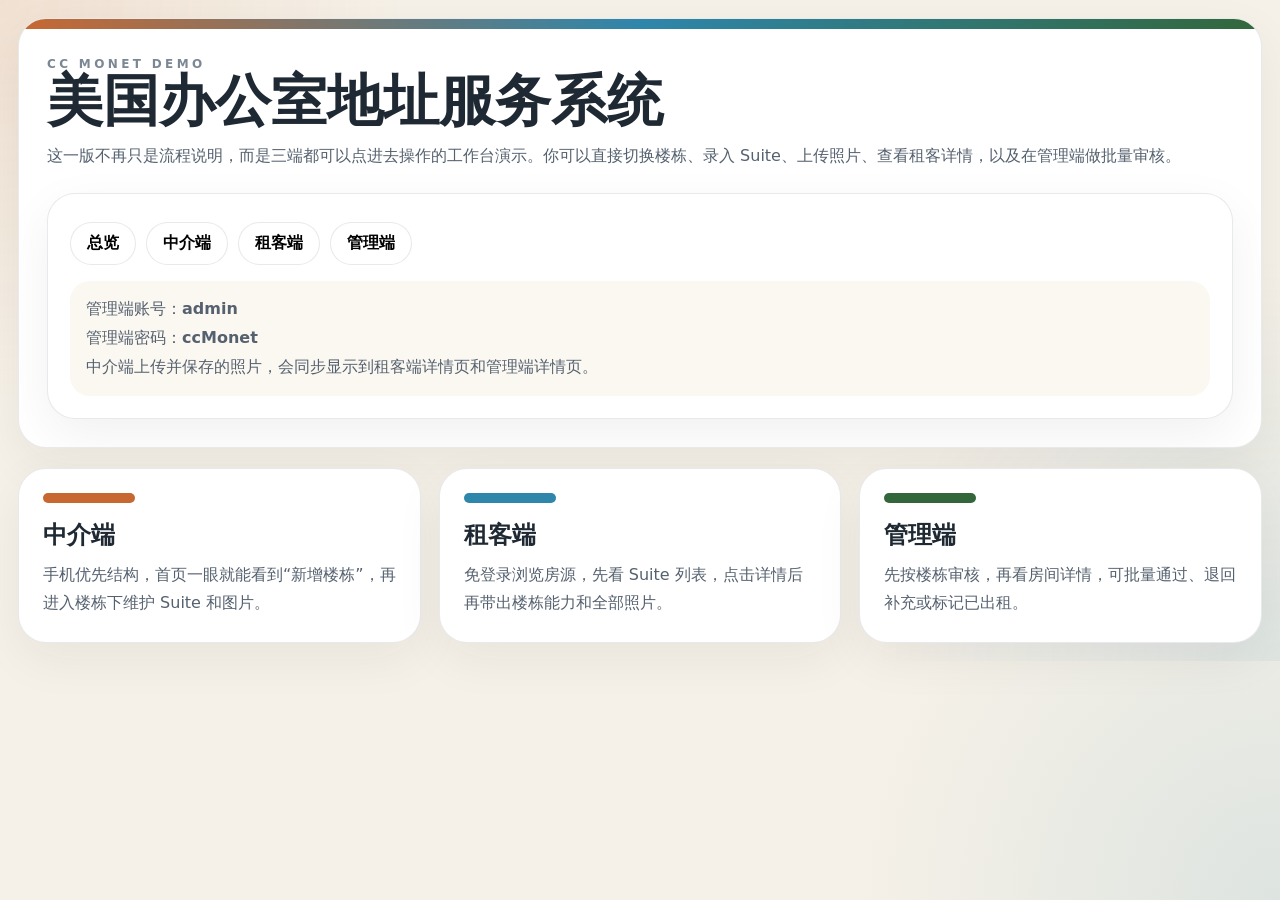
==== commit a4b5eed7: "Cache-bust demo assets" ====
--- a/docs/demo-full.html
+++ b/docs/demo-full.html
@@ -4,7 +4,7 @@
     <meta charset="UTF-8" />
     <meta name="viewport" content="width=device-width, initial-scale=1.0" />
     <title>美国办公室地址服务系统 Demo</title>
-    <link rel="stylesheet" href="./demo.css" />
+    <link rel="stylesheet" href="./demo.css?v=20260720a" />
   </head>
   <body>
     <div class="wrap">
@@ -77,9 +77,9 @@
       <div class="modal-card" id="tenant-modal-card"></div>
     </div>
 
-    <script src="./demo-data.js"></script>
-    <script src="./demo-render-a.js"></script>
-    <script src="./demo-render-b.js"></script>
-    <script src="./demo-events.js"></script>
+    <script src="./demo-data.js?v=20260720a"></script>
+    <script src="./demo-render-a.js?v=20260720a"></script>
+    <script src="./demo-render-b.js?v=20260720a"></script>
+    <script src="./demo-events.js?v=20260720a"></script>
   </body>
 </html>
--- a/docs/demo.css
+++ b/docs/demo.css
@@ -0,0 +1,523 @@
+      :root {
+        --canvas: #f6f1e8;
+        --panel: #fbf8f2;
+        --card: #ffffff;
+        --ink: #1f2933;
+        --soft: #55616f;
+        --muted: #7b8794;
+        --line: rgba(31, 41, 51, 0.1);
+        --broker: #c76832;
+        --tenant: #2e86ab;
+        --admin: #33673b;
+        --good: #e4f6ea;
+        --warn: #fff1c7;
+        --danger: #fee4e2;
+        --info: #dff1fb;
+      }
+
+      * {
+        box-sizing: border-box;
+      }
+
+      html,
+      body {
+        margin: 0;
+        min-height: 100%;
+        background:
+          radial-gradient(circle at top left, rgba(199, 104, 50, 0.12), transparent 28%),
+          radial-gradient(circle at bottom right, rgba(46, 134, 171, 0.12), transparent 28%),
+          var(--canvas);
+        color: var(--ink);
+        font-family:
+          "Noto Sans SC",
+          "PingFang SC",
+          "Hiragino Sans GB",
+          system-ui,
+          sans-serif;
+      }
+
+      body {
+        padding: 18px;
+      }
+
+      h1,
+      h2,
+      h3,
+      p {
+        margin: 0;
+      }
+
+      button,
+      input,
+      select,
+      textarea {
+        font: inherit;
+      }
+
+      button {
+        cursor: pointer;
+      }
+
+      a {
+        color: inherit;
+        text-decoration: none;
+      }
+
+      .wrap {
+        max-width: 1480px;
+        margin: 0 auto;
+      }
+
+      .card,
+      .panel {
+        background: var(--card);
+        border: 1px solid var(--line);
+        border-radius: 28px;
+        box-shadow: 0 16px 50px rgba(20, 24, 40, 0.06);
+      }
+
+      .hero {
+        overflow: hidden;
+      }
+
+      .hero-bar {
+        height: 10px;
+        background: linear-gradient(90deg, var(--broker), var(--tenant), var(--admin));
+      }
+
+      .hero-inner {
+        display: grid;
+        gap: 22px;
+        padding: 28px;
+      }
+
+      .eyebrow {
+        font-size: 12px;
+        font-weight: 700;
+        letter-spacing: 0.28em;
+        text-transform: uppercase;
+        color: var(--muted);
+      }
+
+      .title {
+        font-size: clamp(32px, 5vw, 56px);
+        line-height: 1.06;
+      }
+
+      .copy,
+      .muted {
+        color: var(--soft);
+        line-height: 1.8;
+      }
+
+      .tabs,
+      .chips,
+      .actions,
+      .thumbs,
+      .grid {
+        display: flex;
+        flex-wrap: wrap;
+        gap: 10px;
+      }
+
+      .tabs {
+        margin-top: 6px;
+      }
+
+      .tab,
+      .btn {
+        border: 1px solid var(--line);
+        border-radius: 999px;
+        background: #fff;
+        padding: 10px 16px;
+        font-weight: 700;
+      }
+
+      .tab.active {
+        color: #fff;
+        border-color: transparent;
+      }
+
+      .tab[data-route="broker"].active {
+        background: var(--broker);
+      }
+
+      .tab[data-route="tenant"].active {
+        background: var(--tenant);
+      }
+
+      .tab[data-route="admin"].active {
+        background: var(--admin);
+      }
+
+      .tab[data-route="home"].active {
+        background: var(--ink);
+      }
+
+      .btn.primary {
+        background: var(--ink);
+        color: #fff;
+        border-color: transparent;
+      }
+
+      .btn.broker {
+        background: var(--broker);
+        color: #fff;
+        border-color: transparent;
+      }
+
+      .btn.tenant {
+        background: var(--tenant);
+        color: #fff;
+        border-color: transparent;
+      }
+
+      .btn.admin {
+        background: var(--admin);
+        color: #fff;
+        border-color: transparent;
+      }
+
+      .btn.subtle {
+        background: var(--panel);
+      }
+
+      .chip {
+        display: inline-flex;
+        align-items: center;
+        border-radius: 999px;
+        padding: 7px 12px;
+        font-size: 12px;
+        font-weight: 700;
+        background: rgba(31, 41, 51, 0.06);
+      }
+
+      .chip.good {
+        background: var(--good);
+        color: #135d26;
+      }
+
+      .chip.warn {
+        background: var(--warn);
+        color: #7a5700;
+      }
+
+      .chip.danger {
+        background: var(--danger);
+        color: #9f1239;
+      }
+
+      .chip.info {
+        background: var(--info);
+        color: #0d5270;
+      }
+
+      .screen {
+        display: none;
+        margin-top: 20px;
+      }
+
+      .screen.active {
+        display: block;
+      }
+
+      .cards {
+        display: grid;
+        gap: 18px;
+        grid-template-columns: repeat(3, minmax(0, 1fr));
+      }
+
+      .layout {
+        display: grid;
+        gap: 20px;
+      }
+
+      .two {
+        grid-template-columns: 320px minmax(0, 1fr);
+      }
+
+      .detail {
+        grid-template-columns: minmax(0, 1fr) 360px;
+      }
+
+      .stack {
+        display: flex;
+        flex-direction: column;
+        gap: 16px;
+      }
+
+      .record,
+      .metric,
+      .tile,
+      .table-card {
+        border: 1px solid var(--line);
+        border-radius: 22px;
+        background: #fff;
+        padding: 16px;
+      }
+
+      .metric {
+        background: var(--panel);
+      }
+
+      .metric .num {
+        margin-top: 10px;
+        font-size: 32px;
+        font-weight: 700;
+      }
+
+      .small {
+        font-size: 12px;
+        color: var(--muted);
+      }
+
+      .field {
+        display: grid;
+        gap: 8px;
+      }
+
+      .field-grid {
+        display: grid;
+        gap: 14px;
+        grid-template-columns: repeat(2, minmax(0, 1fr));
+      }
+
+      .input,
+      .select,
+      .textarea {
+        width: 100%;
+        border: 1px solid var(--line);
+        border-radius: 18px;
+        padding: 12px 14px;
+        background: #fff;
+      }
+
+      .textarea {
+        min-height: 96px;
+        resize: vertical;
+      }
+
+      .note {
+        border-radius: 20px;
+        background: var(--panel);
+        padding: 14px 16px;
+        color: var(--soft);
+        line-height: 1.8;
+      }
+
+      .phone {
+        border-radius: 38px;
+        background: #11161d;
+        padding: 12px;
+      }
+
+      .phone-inner {
+        border-radius: 28px;
+        background: var(--canvas);
+        padding: 16px;
+      }
+
+      .notch {
+        width: 72px;
+        height: 6px;
+        margin: 0 auto 14px;
+        border-radius: 999px;
+        background: rgba(17, 22, 29, 0.12);
+      }
+
+      .cover {
+        height: 150px;
+        border-radius: 20px;
+        border: 1px solid rgba(31, 41, 51, 0.08);
+        background: linear-gradient(135deg, #e6ddd0, #ffffff);
+        background-size: cover;
+        background-position: center;
+      }
+
+      .thumbs {
+        margin-top: 12px;
+      }
+
+      .thumb {
+        width: 92px;
+        height: 72px;
+        border-radius: 16px;
+        background-size: cover;
+        background-position: center;
+        border: 1px solid rgba(31, 41, 51, 0.1);
+        overflow: hidden;
+      }
+
+      .thumb span {
+        display: flex;
+        height: 100%;
+        align-items: flex-end;
+        padding: 8px;
+        background: linear-gradient(180deg, rgba(255, 255, 255, 0.08), rgba(17, 22, 29, 0.58));
+        color: #fff;
+        font-size: 11px;
+        font-weight: 700;
+      }
+
+      .section-title {
+        display: flex;
+        align-items: center;
+        justify-content: space-between;
+        gap: 12px;
+      }
+
+      .section-title h3 {
+        font-size: 20px;
+      }
+
+      .table {
+        width: 100%;
+        border-collapse: collapse;
+      }
+
+      .table th,
+      .table td {
+        padding: 12px 10px;
+        border-bottom: 1px solid var(--line);
+        text-align: left;
+        vertical-align: top;
+        font-size: 14px;
+      }
+
+      .table th {
+        font-size: 12px;
+        color: var(--muted);
+        text-transform: uppercase;
+        letter-spacing: 0.12em;
+      }
+
+      .empty {
+        border: 1px dashed var(--line);
+        border-radius: 22px;
+        padding: 26px 18px;
+        color: var(--soft);
+        text-align: center;
+        background: #fff;
+      }
+
+      .check-grid {
+        display: grid;
+        gap: 10px;
+        grid-template-columns: repeat(2, minmax(0, 1fr));
+      }
+
+      .check {
+        display: flex;
+        align-items: center;
+        gap: 8px;
+        padding: 10px 12px;
+        border: 1px solid var(--line);
+        border-radius: 16px;
+        background: #fff;
+      }
+
+      .helper {
+        font-size: 12px;
+        color: var(--muted);
+      }
+
+      .pill-link {
+        display: inline-flex;
+        align-items: center;
+        gap: 6px;
+        border: none;
+        background: transparent;
+        padding: 0;
+        color: var(--tenant);
+        font-weight: 700;
+      }
+
+      .split {
+        display: grid;
+        gap: 18px;
+        grid-template-columns: 1.05fr 0.95fr;
+      }
+
+      .subnav {
+        display: flex;
+        gap: 8px;
+        flex-wrap: wrap;
+      }
+
+      .subnav button {
+        border: 1px solid var(--line);
+        border-radius: 999px;
+        padding: 8px 12px;
+        background: #fff;
+        font-weight: 700;
+        font-size: 13px;
+      }
+
+      .subnav button.active {
+        background: var(--ink);
+        color: #fff;
+        border-color: transparent;
+      }
+
+      .modal {
+        position: fixed;
+        inset: 0;
+        background: rgba(17, 22, 29, 0.44);
+        display: none;
+        align-items: center;
+        justify-content: center;
+        padding: 20px;
+        z-index: 20;
+      }
+
+      .modal.active {
+        display: flex;
+      }
+
+      .modal-card {
+        width: min(520px, 100%);
+        background: #fff;
+        border-radius: 28px;
+        border: 1px solid var(--line);
+        padding: 24px;
+        box-shadow: 0 24px 72px rgba(20, 24, 40, 0.22);
+      }
+
+      .home-link {
+        display: block;
+        padding: 24px;
+      }
+
+      .accent-bar {
+        width: 92px;
+        height: 10px;
+        border-radius: 999px;
+      }
+
+      @media (max-width: 1180px) {
+        .cards,
+        .two,
+        .detail,
+        .field-grid,
+        .split,
+        .check-grid {
+          grid-template-columns: 1fr;
+        }
+      }
+
+      @media (max-width: 760px) {
+        body {
+          padding: 12px;
+        }
+
+        .hero-inner,
+        .card,
+        .panel,
+        .table-card {
+          border-radius: 22px;
+        }
+
+        .title {
+          font-size: 34px;
+        }
+      }
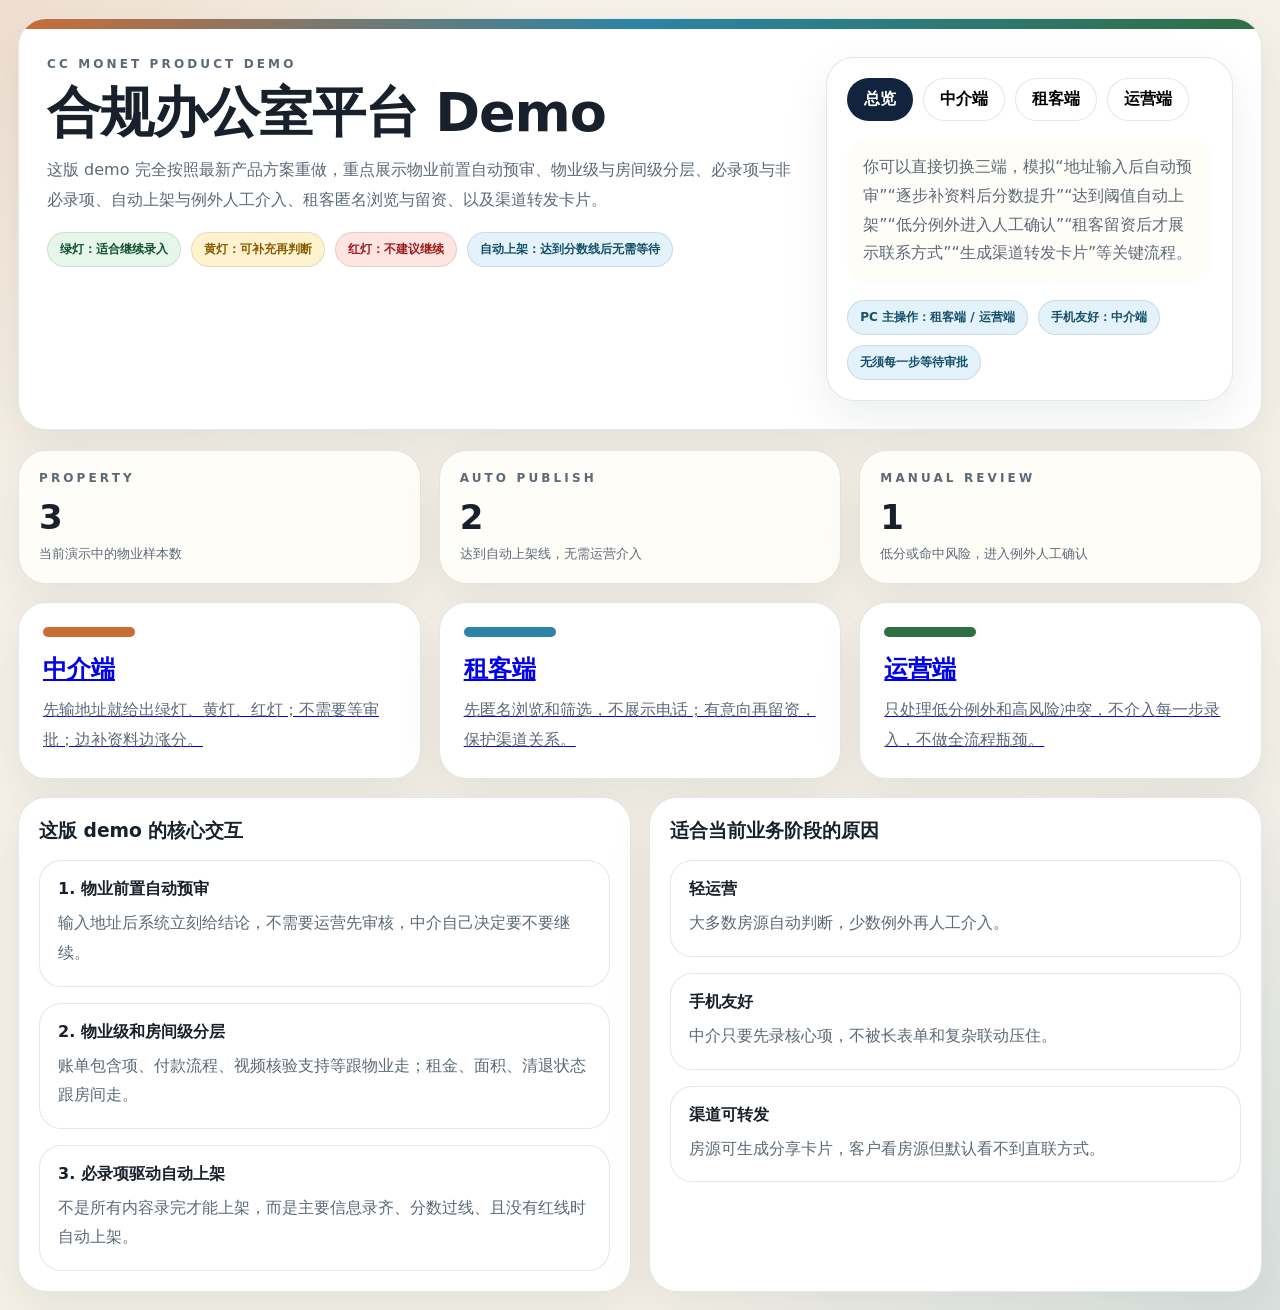
==== commit 0b12d3de: "feat: refresh interactive product demo based on latest plan" ====
--- a/docs/demo-full.html
+++ b/docs/demo-full.html
@@ -4,82 +4,1312 @@
     <meta charset="UTF-8" />
     <meta name="viewport" content="width=device-width, initial-scale=1.0" />
     <title>美国办公室地址服务系统 Demo</title>
-    <link rel="stylesheet" href="./demo.css?v=20260720a" />
+    <style>
+      :root {
+        --bg: #f5f1e8;
+        --panel: #fffdf8;
+        --card: #ffffff;
+        --ink: #18212b;
+        --soft: #5c6977;
+        --line: rgba(24, 33, 43, 0.11);
+        --broker: #c96d37;
+        --tenant: #2b84a5;
+        --ops: #2f6f43;
+        --accent: #11243d;
+        --green-bg: #e7f6eb;
+        --green-fg: #14532d;
+        --yellow-bg: #fff3cf;
+        --yellow-fg: #8a5a00;
+        --red-bg: #fee5e2;
+        --red-fg: #9f1c1c;
+        --blue-bg: #e3f2fb;
+        --blue-fg: #14506a;
+      }
+
+      * { box-sizing: border-box; }
+
+      html, body {
+        margin: 0;
+        min-height: 100%;
+        background:
+          radial-gradient(circle at top left, rgba(201,109,55,.14), transparent 28%),
+          radial-gradient(circle at bottom right, rgba(43,132,165,.14), transparent 32%),
+          var(--bg);
+        color: var(--ink);
+        font-family: "PingFang SC", "Noto Sans SC", "Hiragino Sans GB", system-ui, sans-serif;
+      }
+
+      body { padding: 18px; }
+      h1, h2, h3, h4, p { margin: 0; }
+      button, input, select, textarea { font: inherit; }
+      button { cursor: pointer; }
+
+      .app {
+        max-width: 1460px;
+        margin: 0 auto;
+      }
+
+      .hero, .card, .panel, .phone, .modal-card {
+        background: var(--card);
+        border: 1px solid var(--line);
+        border-radius: 28px;
+        box-shadow: 0 18px 48px rgba(20, 24, 40, 0.07);
+      }
+
+      .hero {
+        overflow: hidden;
+      }
+
+      .hero-top {
+        height: 10px;
+        background: linear-gradient(90deg, var(--broker), var(--tenant), var(--ops));
+      }
+
+      .hero-inner {
+        padding: 28px;
+        display: grid;
+        gap: 24px;
+        grid-template-columns: minmax(0, 1.3fr) minmax(340px, .7fr);
+      }
+
+      .eyebrow {
+        font-size: 12px;
+        font-weight: 700;
+        letter-spacing: .26em;
+        text-transform: uppercase;
+        color: var(--soft);
+      }
+
+      .title {
+        margin-top: 14px;
+        font-size: clamp(30px, 5vw, 54px);
+        line-height: 1.04;
+        letter-spacing: -.02em;
+      }
+
+      .copy, .muted {
+        color: var(--soft);
+        line-height: 1.85;
+      }
+
+      .tabs, .chips, .actions, .legend, .stat-row, .quick-pills, .filter-row {
+        display: flex;
+        flex-wrap: wrap;
+        gap: 10px;
+      }
+
+      .tab, .btn, .pill {
+        border-radius: 999px;
+        border: 1px solid var(--line);
+        background: white;
+        padding: 10px 16px;
+        font-weight: 700;
+      }
+
+      .tab.active {
+        color: white;
+        border-color: transparent;
+      }
+
+      .tab[data-route="overview"].active { background: var(--accent); }
+      .tab[data-route="broker"].active { background: var(--broker); }
+      .tab[data-route="tenant"].active { background: var(--tenant); }
+      .tab[data-route="ops"].active { background: var(--ops); }
+
+      .btn.primary { background: var(--accent); color: white; border-color: transparent; }
+      .btn.broker { background: var(--broker); color: white; border-color: transparent; }
+      .btn.tenant { background: var(--tenant); color: white; border-color: transparent; }
+      .btn.ops { background: var(--ops); color: white; border-color: transparent; }
+      .btn.subtle { background: var(--panel); }
+
+      .pill {
+        padding: 8px 12px;
+        font-size: 12px;
+      }
+
+      .pill.green { background: var(--green-bg); color: var(--green-fg); }
+      .pill.yellow { background: var(--yellow-bg); color: var(--yellow-fg); }
+      .pill.red { background: var(--red-bg); color: var(--red-fg); }
+      .pill.blue { background: var(--blue-bg); color: var(--blue-fg); }
+
+      .screen {
+        display: none;
+        margin-top: 20px;
+      }
+
+      .screen.active { display: block; }
+
+      .grid-3 {
+        display: grid;
+        gap: 18px;
+        grid-template-columns: repeat(3, minmax(0, 1fr));
+      }
+
+      .grid-2 {
+        display: grid;
+        gap: 18px;
+        grid-template-columns: minmax(0, 1fr) minmax(0, 1fr);
+      }
+
+      .layout {
+        display: grid;
+        gap: 20px;
+        grid-template-columns: 360px minmax(0, 1fr);
+      }
+
+      .section {
+        padding: 20px;
+      }
+
+      .metric {
+        padding: 20px;
+        background: var(--panel);
+      }
+
+      .metric .number {
+        margin-top: 12px;
+        font-size: 34px;
+        font-weight: 800;
+      }
+
+      .metric .small {
+        margin-top: 8px;
+        color: var(--soft);
+        font-size: 13px;
+      }
+
+      .record {
+        padding: 18px;
+        border: 1px solid var(--line);
+        border-radius: 22px;
+        background: white;
+      }
+
+      .record h3 {
+        font-size: 20px;
+      }
+
+      .field-grid {
+        display: grid;
+        gap: 14px;
+        grid-template-columns: repeat(2, minmax(0, 1fr));
+      }
+
+      .field {
+        display: grid;
+        gap: 8px;
+      }
+
+      label {
+        font-size: 13px;
+        font-weight: 700;
+      }
+
+      .helper {
+        font-size: 12px;
+        color: var(--soft);
+      }
+
+      .input, .select, .textarea {
+        width: 100%;
+        border: 1px solid var(--line);
+        border-radius: 18px;
+        padding: 12px 14px;
+        background: white;
+      }
+
+      .textarea {
+        min-height: 96px;
+        resize: vertical;
+      }
+
+      .note {
+        border-radius: 20px;
+        background: var(--panel);
+        padding: 14px 16px;
+        color: var(--soft);
+        line-height: 1.8;
+      }
+
+      .stack {
+        display: flex;
+        flex-direction: column;
+        gap: 16px;
+      }
+
+      .phone {
+        background: #10161d;
+        padding: 12px;
+        border-radius: 36px;
+      }
+
+      .phone-inner {
+        background: var(--bg);
+        border-radius: 26px;
+        padding: 16px;
+      }
+
+      .notch {
+        width: 72px;
+        height: 6px;
+        border-radius: 999px;
+        background: rgba(16, 22, 29, .12);
+        margin: 0 auto 14px;
+      }
+
+      .light {
+        display: inline-flex;
+        align-items: center;
+        gap: 10px;
+        padding: 10px 14px;
+        border-radius: 999px;
+        font-weight: 800;
+      }
+
+      .light::before {
+        content: "";
+        width: 10px;
+        height: 10px;
+        border-radius: 50%;
+        background: currentColor;
+      }
+
+      .light.green { background: var(--green-bg); color: var(--green-fg); }
+      .light.yellow { background: var(--yellow-bg); color: var(--yellow-fg); }
+      .light.red { background: var(--red-bg); color: var(--red-fg); }
+
+      .checklist {
+        display: grid;
+        gap: 10px;
+      }
+
+      .check-item {
+        display: flex;
+        align-items: center;
+        justify-content: space-between;
+        gap: 12px;
+        padding: 12px 14px;
+        border: 1px solid var(--line);
+        border-radius: 18px;
+        background: white;
+      }
+
+      .check-item small {
+        display: block;
+        margin-top: 4px;
+        color: var(--soft);
+      }
+
+      .switch {
+        min-width: 54px;
+        height: 32px;
+        padding: 4px;
+        border-radius: 999px;
+        background: rgba(24, 33, 43, .14);
+        position: relative;
+        border: none;
+      }
+
+      .switch::after {
+        content: "";
+        position: absolute;
+        top: 4px;
+        left: 4px;
+        width: 24px;
+        height: 24px;
+        border-radius: 50%;
+        background: white;
+        box-shadow: 0 2px 10px rgba(0,0,0,.18);
+        transition: transform .18s ease;
+      }
+
+      .switch.on { background: var(--accent); }
+      .switch.on::after { transform: translateX(22px); }
+
+      .progress {
+        height: 12px;
+        border-radius: 999px;
+        background: rgba(24, 33, 43, .08);
+        overflow: hidden;
+      }
+
+      .progress > span {
+        display: block;
+        height: 100%;
+        border-radius: inherit;
+        background: linear-gradient(90deg, var(--broker), var(--tenant));
+      }
+
+      .table {
+        width: 100%;
+        border-collapse: collapse;
+      }
+
+      .table th, .table td {
+        padding: 12px 10px;
+        border-bottom: 1px solid var(--line);
+        text-align: left;
+        vertical-align: top;
+      }
+
+      .table th {
+        color: var(--soft);
+        font-size: 12px;
+        letter-spacing: .12em;
+        text-transform: uppercase;
+      }
+
+      .listing-card {
+        padding: 18px;
+        border: 1px solid var(--line);
+        border-radius: 22px;
+        background: white;
+        display: grid;
+        gap: 12px;
+      }
+
+      .listing-top {
+        display: flex;
+        justify-content: space-between;
+        gap: 16px;
+      }
+
+      .price {
+        font-size: 28px;
+        font-weight: 800;
+      }
+
+      .cover {
+        height: 180px;
+        border-radius: 20px;
+        background:
+          linear-gradient(135deg, rgba(201,109,55,.22), rgba(43,132,165,.12)),
+          linear-gradient(180deg, #fdf6ef, #ffffff);
+        border: 1px solid rgba(24,33,43,.08);
+        position: relative;
+        overflow: hidden;
+      }
+
+      .cover::after {
+        content: attr(data-label);
+        position: absolute;
+        left: 16px;
+        bottom: 16px;
+        padding: 8px 12px;
+        border-radius: 999px;
+        background: rgba(255,255,255,.92);
+        font-size: 12px;
+        font-weight: 800;
+      }
+
+      .home-link {
+        display: block;
+        padding: 24px;
+      }
+
+      .accent-bar {
+        width: 92px;
+        height: 10px;
+        border-radius: 999px;
+      }
+
+      .queue-item {
+        display: grid;
+        gap: 10px;
+        padding: 16px;
+        border: 1px solid var(--line);
+        border-radius: 20px;
+        background: white;
+      }
+
+      .modal {
+        position: fixed;
+        inset: 0;
+        display: none;
+        align-items: center;
+        justify-content: center;
+        padding: 20px;
+        background: rgba(16,22,29,.42);
+        z-index: 50;
+      }
+
+      .modal.active { display: flex; }
+
+      .modal-card {
+        width: min(680px, 100%);
+        padding: 24px;
+      }
+
+      .share-card {
+        border-radius: 28px;
+        background:
+          linear-gradient(135deg, rgba(201,109,55,.9), rgba(17,36,61,.96));
+        padding: 24px;
+        color: white;
+      }
+
+      .share-card .share-title {
+        margin-top: 10px;
+        font-size: 30px;
+        line-height: 1.1;
+      }
+
+      .share-grid {
+        display: grid;
+        gap: 12px;
+        margin-top: 18px;
+        grid-template-columns: repeat(2, minmax(0, 1fr));
+      }
+
+      .share-cell {
+        background: rgba(255,255,255,.14);
+        border: 1px solid rgba(255,255,255,.16);
+        border-radius: 18px;
+        padding: 14px;
+      }
+
+      .muted-white {
+        color: rgba(255,255,255,.82);
+      }
+
+      .empty {
+        padding: 26px 18px;
+        text-align: center;
+        color: var(--soft);
+        border: 1px dashed var(--line);
+        border-radius: 20px;
+      }
+
+      @media (max-width: 1160px) {
+        .hero-inner, .layout, .grid-2, .grid-3, .field-grid {
+          grid-template-columns: 1fr;
+        }
+      }
+
+      @media (max-width: 780px) {
+        body { padding: 12px; }
+        .hero-inner, .section, .home-link, .metric { padding: 18px; }
+        .title { font-size: 34px; }
+        .price { font-size: 24px; }
+      }
+    </style>
   </head>
   <body>
-    <div class="wrap">
-      <section class="card hero">
-        <div class="hero-bar"></div>
+    <div class="app">
+      <section class="hero">
+        <div class="hero-top"></div>
         <div class="hero-inner">
           <div>
-            <div class="eyebrow">CC Monet Demo</div>
-            <h1 class="title">美国办公室地址服务系统</h1>
-            <p class="copy" style="margin-top: 12px">
-              这一版不再只是流程说明，而是三端都可以点进去操作的工作台演示。你可以直接切换楼栋、录入 Suite、上传照片、查看租客详情，以及在管理端做批量审核。
+            <div class="eyebrow">CC Monet Product Demo</div>
+            <h1 class="title">合规办公室平台 Demo</h1>
+            <p class="copy" style="margin-top: 14px;">
+              这版 demo 完全按照最新产品方案重做，重点展示物业前置自动预审、物业级与房间级分层、必录项与非必录项、自动上架与例外人工介入、租客匿名浏览与留资、以及渠道转发卡片。
             </p>
+            <div class="legend" style="margin-top: 18px;">
+              <span class="pill green">绿灯：适合继续录入</span>
+              <span class="pill yellow">黄灯：可补充再判断</span>
+              <span class="pill red">红灯：不建议继续</span>
+              <span class="pill blue">自动上架：达到分数线后无需等待</span>
+            </div>
           </div>
-          <div class="panel" style="padding: 22px">
+          <div class="panel section">
             <div class="tabs">
-              <button class="tab" data-route="home">总览</button>
+              <button class="tab active" data-route="overview">总览</button>
               <button class="tab" data-route="broker">中介端</button>
               <button class="tab" data-route="tenant">租客端</button>
-              <button class="tab" data-route="admin">管理端</button>
-            </div>
-            <div class="note" style="margin-top: 16px">
-              管理端账号：<strong>admin</strong><br />
-              管理端密码：<strong>ccMonet</strong><br />
-              中介端上传并保存的照片，会同步显示到租客端详情页和管理端详情页。
+              <button class="tab" data-route="ops">运营端</button>
+            </div>
+            <div class="note" style="margin-top: 18px;">
+              你可以直接切换三端，模拟“地址输入后自动预审”“逐步补资料后分数提升”“达到阈值自动上架”“低分例外进入人工确认”“租客留资后才展示联系方式”“生成渠道转发卡片”等关键流程。
+            </div>
+            <div class="stat-row" style="margin-top: 18px;">
+              <div class="pill blue">PC 主操作：租客端 / 运营端</div>
+              <div class="pill blue">手机友好：中介端</div>
+              <div class="pill blue">无须每一步等待审批</div>
             </div>
           </div>
         </div>
       </section>
 
-      <section id="home" class="screen active">
-        <div class="cards">
-          <a class="card home-link" href="#broker">
-            <div class="accent-bar" style="background: var(--broker)"></div>
-            <h2 style="margin-top: 16px">中介端</h2>
-            <p class="copy" style="margin-top: 10px">
-              手机优先结构，首页一眼就能看到“新增楼栋”，再进入楼栋下维护 Suite 和图片。
-            </p>
-          </a>
-          <a class="card home-link" href="#tenant">
-            <div class="accent-bar" style="background: var(--tenant)"></div>
-            <h2 style="margin-top: 16px">租客端</h2>
-            <p class="copy" style="margin-top: 10px">
-              免登录浏览房源，先看 Suite 列表，点击详情后再带出楼栋能力和全部照片。
-            </p>
-          </a>
-          <a class="card home-link" href="#admin">
-            <div class="accent-bar" style="background: var(--admin)"></div>
-            <h2 style="margin-top: 16px">管理端</h2>
-            <p class="copy" style="margin-top: 10px">
-              先按楼栋审核，再看房间详情，可批量通过、退回补充或标记已出租。
-            </p>
-          </a>
-        </div>
-      </section>
-
-      <section id="broker" class="screen">
-        <div id="broker-app"></div>
-      </section>
-
-      <section id="tenant" class="screen">
-        <div id="tenant-app"></div>
-      </section>
-
-      <section id="admin" class="screen">
-        <div id="admin-app"></div>
-      </section>
+      <section id="overview" class="screen active"></section>
+      <section id="broker" class="screen"></section>
+      <section id="tenant" class="screen"></section>
+      <section id="ops" class="screen"></section>
     </div>
 
-    <div id="tenant-modal" class="modal">
-      <div class="modal-card" id="tenant-modal-card"></div>
+    <div class="modal" id="modal">
+      <div class="modal-card" id="modal-card"></div>
     </div>
 
-    <script src="./demo-data.js?v=20260720a"></script>
-    <script src="./demo-render-a.js?v=20260720a"></script>
-    <script src="./demo-render-b.js?v=20260720a"></script>
-    <script src="./demo-events.js?v=20260720a"></script>
+    <script>
+      const propertyTemplates = {
+        green: {
+          id: "p-green",
+          name: "Santa Clara Tech Park",
+          address: "4701 Patrick Henry Dr, Santa Clara, CA 95054",
+          city: "Santa Clara",
+          propertyType: "独立办公室物业",
+          operatingAllowed: true,
+          leaseAllowed: true,
+          videoSupport: true,
+          billsIncluded: ["物业费", "宽带费", "收件费"],
+          extraFee: "若客户要求独立电表或额外网络专线，按物业方案另行报价。",
+          paymentFlow: "接受",
+          score: 82,
+          light: "green",
+          room: {
+            suite: "Ste 207",
+            area: 319,
+            rent: 478.5,
+            available: true,
+            furnished: true,
+            priorRegistered: true,
+            cleared: true,
+            status: "可展示",
+            listingScore: 86
+          }
+        },
+        yellow: {
+          id: "p-yellow",
+          name: "Fremont Gateway Center",
+          address: "4288 Stevenson Blvd, Fremont, CA 94538",
+          city: "Fremont",
+          propertyType: "办公室物业",
+          operatingAllowed: true,
+          leaseAllowed: true,
+          videoSupport: false,
+          billsIncluded: ["物业费", "保险费"],
+          extraFee: "若需要额外收件和网络支持，需要单独加费。",
+          paymentFlow: "待确认",
+          score: 63,
+          light: "yellow",
+          room: {
+            suite: "Ste 118",
+            area: 240,
+            rent: 590,
+            available: true,
+            furnished: false,
+            priorRegistered: false,
+            cleared: false,
+            status: "待补充",
+            listingScore: 68
+          }
+        },
+        red: {
+          id: "p-red",
+          name: "Sunnyvale Business Hub",
+          address: "1250 Borregas Ave, Sunnyvale, CA 94089",
+          city: "Sunnyvale",
+          propertyType: "混合物业",
+          operatingAllowed: false,
+          leaseAllowed: false,
+          videoSupport: false,
+          billsIncluded: ["物业费"],
+          extraFee: "暂未确认任何额外服务方案。",
+          paymentFlow: "不接受",
+          score: 34,
+          light: "red",
+          room: {
+            suite: "Ste 5A",
+            area: 225,
+            rent: 720,
+            available: false,
+            furnished: false,
+            priorRegistered: true,
+            cleared: false,
+            status: "暂停推荐",
+            listingScore: 28
+          }
+        }
+      };
+
+      const state = {
+        route: "overview",
+        activeTemplate: "green",
+        precheckAddress: propertyTemplates.green.address,
+        required: {
+          propertyName: true,
+          address: true,
+          propertyType: true,
+          operatingAllowed: true,
+          leaseAllowed: true,
+          suite: true,
+          area: true,
+          rent: true,
+          available: true,
+          priorRegistered: true,
+          cleared: true
+        },
+        optional: {
+          videoSupport: true,
+          furnished: true,
+          extraFee: true,
+          paymentFlow: true,
+          photoSet: false,
+          shareCard: false
+        },
+        filters: {
+          city: "全部",
+          paymentFlow: "全部",
+          status: "全部"
+        },
+        selectedTenantId: "p-green",
+        leadUnlocked: false,
+        leadName: "",
+        leadPhone: "",
+        opsDecision: {
+          "p-yellow": "待人工确认",
+          "p-red": "退回补充"
+        }
+      };
+
+      function currentProperty() {
+        return propertyTemplates[state.activeTemplate];
+      }
+
+      function allProperties() {
+        return Object.values(propertyTemplates);
+      }
+
+      function scoreBreakdown(property) {
+        const requiredCount = Object.values(state.required).filter(Boolean).length;
+        const optionalCount = Object.values(state.optional).filter(Boolean).length;
+        const requiredScore = Math.round(requiredCount / 11 * 70);
+        const optionalScore = Math.round(optionalCount / 6 * 20);
+        const templateBase = property.light === "green" ? 10 : property.light === "yellow" ? 0 : -15;
+        const total = Math.max(0, Math.min(100, requiredScore + optionalScore + templateBase));
+        return {
+          requiredCount,
+          optionalCount,
+          total,
+          canAutoPublish: requiredCount === 11 && total >= 75 && property.light !== "red",
+          needsManual: total < 75 || property.light === "red"
+        };
+      }
+
+      function trafficLight(total, property) {
+        if (property.light === "red" || total < 45) return { key: "red", text: "红灯：当前不建议继续作为平台地址推进" };
+        if (property.light === "yellow" || total < 75) return { key: "yellow", text: "黄灯：可继续补资料，暂不建议直接自动上架" };
+        return { key: "green", text: "绿灯：当前可继续录入，并满足自动上架条件" };
+      }
+
+      function escapeHtml(value) {
+        return String(value ?? "")
+          .replace(/&/g, "&amp;")
+          .replace(/</g, "&lt;")
+          .replace(/>/g, "&gt;")
+          .replace(/"/g, "&quot;");
+      }
+
+      function money(v) {
+        return "$" + Number(v).toLocaleString("en-US", {
+          minimumFractionDigits: Number(v) % 1 ? 2 : 0,
+          maximumFractionDigits: 2
+        });
+      }
+
+      function pill(text, color) {
+        return `<span class="pill ${color}">${escapeHtml(text)}</span>`;
+      }
+
+      function screen(id) {
+        return document.getElementById(id);
+      }
+
+      function renderTabs() {
+        document.querySelectorAll(".tab").forEach((tab) => {
+          tab.classList.toggle("active", tab.dataset.route === state.route);
+        });
+        document.querySelectorAll(".screen").forEach((el) => {
+          el.classList.toggle("active", el.id === state.route);
+        });
+      }
+
+      function renderOverview() {
+        const stats = allProperties();
+        const autoCount = stats.filter((item) => scoreBreakdown(item).canAutoPublish).length;
+        const manualCount = stats.filter((item) => scoreBreakdown(item).needsManual).length;
+        screen("overview").innerHTML = `
+          <div class="grid-3">
+            <div class="metric card">
+              <div class="eyebrow">Property</div>
+              <div class="number">${stats.length}</div>
+              <div class="small">当前演示中的物业样本数</div>
+            </div>
+            <div class="metric card">
+              <div class="eyebrow">Auto Publish</div>
+              <div class="number">${autoCount}</div>
+              <div class="small">达到自动上架线，无需运营介入</div>
+            </div>
+            <div class="metric card">
+              <div class="eyebrow">Manual Review</div>
+              <div class="number">${manualCount}</div>
+              <div class="small">低分或命中风险，进入例外人工确认</div>
+            </div>
+          </div>
+          <div class="grid-3" style="margin-top:18px;">
+            <a class="card home-link" href="#broker" data-jump="broker">
+              <div class="accent-bar" style="background:var(--broker)"></div>
+              <h2 style="margin-top:16px;">中介端</h2>
+              <p class="copy" style="margin-top:10px;">先输地址就给出绿灯、黄灯、红灯；不需要等审批；边补资料边涨分。</p>
+            </a>
+            <a class="card home-link" href="#tenant" data-jump="tenant">
+              <div class="accent-bar" style="background:var(--tenant)"></div>
+              <h2 style="margin-top:16px;">租客端</h2>
+              <p class="copy" style="margin-top:10px;">先匿名浏览和筛选，不展示电话；有意向再留资，保护渠道关系。</p>
+            </a>
+            <a class="card home-link" href="#ops" data-jump="ops">
+              <div class="accent-bar" style="background:var(--ops)"></div>
+              <h2 style="margin-top:16px;">运营端</h2>
+              <p class="copy" style="margin-top:10px;">只处理低分例外和高风险冲突，不介入每一步录入，不做全流程瓶颈。</p>
+            </a>
+          </div>
+          <div class="grid-2" style="margin-top:18px;">
+            <div class="card section">
+              <div class="section-title"><h3>这版 demo 的核心交互</h3></div>
+              <div class="stack" style="margin-top:16px;">
+                <div class="record">
+                  <strong>1. 物业前置自动预审</strong>
+                  <p class="copy" style="margin-top:8px;">输入地址后系统立刻给结论，不需要运营先审核，中介自己决定要不要继续。</p>
+                </div>
+                <div class="record">
+                  <strong>2. 物业级和房间级分层</strong>
+                  <p class="copy" style="margin-top:8px;">账单包含项、付款流程、视频核验支持等跟物业走；租金、面积、清退状态跟房间走。</p>
+                </div>
+                <div class="record">
+                  <strong>3. 必录项驱动自动上架</strong>
+                  <p class="copy" style="margin-top:8px;">不是所有内容录完才能上架，而是主要信息录齐、分数过线、且没有红线时自动上架。</p>
+                </div>
+              </div>
+            </div>
+            <div class="card section">
+              <div class="section-title"><h3>适合当前业务阶段的原因</h3></div>
+              <div class="stack" style="margin-top:16px;">
+                <div class="record">
+                  <strong>轻运营</strong>
+                  <p class="copy" style="margin-top:8px;">大多数房源自动判断，少数例外再人工介入。</p>
+                </div>
+                <div class="record">
+                  <strong>手机友好</strong>
+                  <p class="copy" style="margin-top:8px;">中介只要先录核心项，不被长表单和复杂联动压住。</p>
+                </div>
+                <div class="record">
+                  <strong>渠道可转发</strong>
+                  <p class="copy" style="margin-top:8px;">房源可生成分享卡片，客户看房源但默认看不到直联方式。</p>
+                </div>
+              </div>
+            </div>
+          </div>
+        `;
+      }
+
+      function renderBroker() {
+        const property = currentProperty();
+        const score = scoreBreakdown(property);
+        const light = trafficLight(score.total, property);
+        const requiredRows = [
+          ["物业名称", "用于识别物业主体", "propertyName"],
+          ["物业地址", "预审第一输入项", "address"],
+          ["物业类型", "决定是否属于办公物业", "propertyType"],
+          ["是否允许作为经营地址", "直接影响是否适合目标客户", "operatingAllowed"],
+          ["是否可签租约", "决定能否进入后续流程", "leaseAllowed"],
+          ["房号 / Suite", "房间最小可交易单元", "suite"],
+          ["面积", "影响筛选与报价", "area"],
+          ["租金", "房间级核心交易信息", "rent"],
+          ["是否可租", "决定能否上架", "available"],
+          ["是否曾作为注册地址", "影响客户判断", "priorRegistered"],
+          ["是否已清退", "若曾使用，必须说明是否清退", "cleared"]
+        ];
+        const optionalRows = [
+          ["支持视频核验", "提高平台适配度", "videoSupport"],
+          ["是否有家具", "提升成交效率", "furnished"],
+          ["额外费用说明", "帮助客户理解真实成本", "extraFee"],
+          ["标准付款流程", "是否接受先锁地址再注册公司", "paymentFlow"],
+          ["照片组", "增强信任和可转发性", "photoSet"],
+          ["转发卡片", "便于渠道传播", "shareCard"]
+        ];
+
+        screen("broker").innerHTML = `
+          <div class="layout">
+            <div class="stack">
+              <div class="phone">
+                <div class="phone-inner">
+                  <div class="notch"></div>
+                  <div class="section" style="padding:0;">
+                    <div class="eyebrow">Broker Mobile</div>
+                    <h3 style="margin-top:10px;">物业录入与自动预审</h3>
+                    <p class="copy" style="margin-top:8px;">手机上先录地址，先判断值不值得继续，再慢慢补资料。</p>
+                    <div class="quick-pills" style="margin-top:14px;">
+                      <button class="btn subtle sample-btn" data-sample="green">样本 A：绿灯</button>
+                      <button class="btn subtle sample-btn" data-sample="yellow">样本 B：黄灯</button>
+                      <button class="btn subtle sample-btn" data-sample="red">样本 C：红灯</button>
+                    </div>
+                    <div class="field" style="margin-top:14px;">
+                      <label>物业地址</label>
+                      <input class="input" id="addressInput" value="${escapeHtml(property.address)}" />
+                    </div>
+                    <div class="actions" style="margin-top:14px;">
+                      <button class="btn broker" id="runPrecheck">开始自动预审</button>
+                      <button class="btn subtle" id="openShareCard">生成转发卡片</button>
+                    </div>
+                    <div style="margin-top:16px;" class="light ${light.key}">${light.text}</div>
+                    <div class="note" style="margin-top:14px;">
+                      当前判断理由：${property.light === "green" ? "物业条件完整，支持经营地址、租约和视频配合，可继续录入并满足自动上架。" : property.light === "yellow" ? "基础方向可做，但标准付款流程和部分支持条件仍需补充，不建议直接自动上架。" : "经营用途和租约条件不稳，且标准付款流程不接受，当前不建议继续主推。"}
+                    </div>
+                  </div>
+                </div>
+              </div>
+              <div class="card section">
+                <div class="section-title">
+                  <h3>自动上架判断</h3>
+                  ${light.key === "green" && score.canAutoPublish ? pill("已达到自动上架线", "blue") : pill("仍需补充或人工确认", light.key)}
+                </div>
+                <div style="margin-top:16px;" class="progress"><span style="width:${score.total}%"></span></div>
+                <div class="stat-row" style="margin-top:12px;">
+                  <div class="pill blue">当前总分 ${score.total}</div>
+                  <div class="pill blue">必录项 ${score.requiredCount}/11</div>
+                  <div class="pill blue">增强项 ${score.optionalCount}/6</div>
+                </div>
+                <div class="note" style="margin-top:14px;">
+                  规则：只要必录项齐全、分数达到 75 分以上、且没有命中红灯，就可以自动上架。低于阈值或命中风险，再进入运营端例外确认。
+                </div>
+              </div>
+            </div>
+            <div class="stack">
+              <div class="card section">
+                <div class="section-title">
+                  <h3>物业级信息</h3>
+                  ${pill(property.name, "blue")}
+                </div>
+                <div class="field-grid" style="margin-top:16px;">
+                  <div class="field">
+                    <label>物业类型</label>
+                    <div class="input">${property.propertyType}</div>
+                  </div>
+                  <div class="field">
+                    <label>是否接受标准付款流程 <button class="pill-link" id="paymentHintBtn" type="button">?</button></label>
+                    <div class="input">${property.paymentFlow}</div>
+                  </div>
+                  <div class="field">
+                    <label>房租是否包含</label>
+                    <div class="input">${property.billsIncluded.join("、") || "暂未填写"}</div>
+                  </div>
+                  <div class="field">
+                    <label>额外费用说明</label>
+                    <div class="input">${property.extraFee}</div>
+                  </div>
+                </div>
+              </div>
+              <div class="grid-2">
+                <div class="card section">
+                  <div class="section-title"><h3>必录项</h3>${pill("决定能不能判断与上架", "blue")}</div>
+                  <div class="checklist" style="margin-top:16px;">
+                    ${requiredRows.map(([title, desc, key]) => `
+                      <div class="check-item">
+                        <div>
+                          <strong>${title}</strong>
+                          <small>${desc}</small>
+                        </div>
+                        <button class="switch ${state.required[key] ? "on" : ""}" data-kind="required" data-key="${key}"></button>
+                      </div>
+                    `).join("")}
+                  </div>
+                </div>
+                <div class="card section">
+                  <div class="section-title"><h3>非必录增强项</h3>${pill("提高分数与成交效率", "blue")}</div>
+                  <div class="checklist" style="margin-top:16px;">
+                    ${optionalRows.map(([title, desc, key]) => `
+                      <div class="check-item">
+                        <div>
+                          <strong>${title}</strong>
+                          <small>${desc}</small>
+                        </div>
+                        <button class="switch ${state.optional[key] ? "on" : ""}" data-kind="optional" data-key="${key}"></button>
+                      </div>
+                    `).join("")}
+                  </div>
+                </div>
+              </div>
+              <div class="card section">
+                <div class="section-title">
+                  <h3>房间级信息</h3>
+                  ${pill(property.room.suite, light.key)}
+                </div>
+                <table class="table" style="margin-top:12px;">
+                  <tr><th>字段</th><th>值</th><th>说明</th></tr>
+                  <tr><td>租金</td><td>${money(property.room.rent)}/月</td><td>房租一定跟着房间走</td></tr>
+                  <tr><td>面积</td><td>${property.room.area} sqft</td><td>用于筛选与比较</td></tr>
+                  <tr><td>是否可租</td><td>${property.room.available ? "可租" : "暂不可租"}</td><td>决定能否上架</td></tr>
+                  <tr><td>是否有家具</td><td>${property.room.furnished ? "有" : "无"}</td><td>影响成交，但不一定是必录项</td></tr>
+                  <tr><td>曾做注册地址</td><td>${property.room.priorRegistered ? "是" : "否"}</td><td>若为是，必须补清退信息</td></tr>
+                  <tr><td>是否已清退</td><td>${property.room.priorRegistered ? (property.room.cleared ? "已清退" : "未清退") : "不适用"}</td><td>未清退会显著影响判断</td></tr>
+                </table>
+              </div>
+            </div>
+          </div>
+        `;
+      }
+
+      function filteredTenantItems() {
+        return allProperties().filter((item) => {
+          if (state.filters.city !== "全部" && item.city !== state.filters.city) return false;
+          if (state.filters.paymentFlow !== "全部" && item.paymentFlow !== state.filters.paymentFlow) return false;
+          if (state.filters.status !== "全部" && item.room.status !== state.filters.status) return false;
+          return true;
+        });
+      }
+
+      function renderTenant() {
+        const items = filteredTenantItems();
+        const selected = allProperties().find((item) => item.id === state.selectedTenantId) || items[0] || allProperties()[0];
+        screen("tenant").innerHTML = `
+          <div class="grid-2">
+            <div class="card section">
+              <div class="section-title">
+                <h3>租客端房源浏览</h3>
+                ${pill("默认不展示电话", "blue")}
+              </div>
+              <p class="copy" style="margin-top:8px;">客户先看房源，不需要先留电话；当点击“我要租这个房间”后，再通过留资进入后续跟进。</p>
+              <div class="filter-row" style="margin-top:16px;">
+                <select class="select" id="tenantCity" style="max-width:180px;">
+                  ${["全部", ...new Set(allProperties().map((item) => item.city))].map((city) => `<option ${state.filters.city===city?"selected":""}>${city}</option>`).join("")}
+                </select>
+                <select class="select" id="tenantPayment" style="max-width:220px;">
+                  ${["全部", "接受", "待确认", "不接受"].map((v) => `<option ${state.filters.paymentFlow===v?"selected":""}>${v}</option>`).join("")}
+                </select>
+                <select class="select" id="tenantStatus" style="max-width:220px;">
+                  ${["全部", "可展示", "待补充", "暂停推荐"].map((v) => `<option ${state.filters.status===v?"selected":""}>${v}</option>`).join("")}
+                </select>
+              </div>
+              <div class="stack" style="margin-top:18px;">
+                ${items.map((item) => {
+                  const score = scoreBreakdown(item);
+                  const light = trafficLight(score.total, item);
+                  return `
+                    <div class="listing-card">
+                      <div class="cover" data-label="${escapeHtml(item.room.suite)}"></div>
+                      <div class="listing-top">
+                        <div>
+                          <h3>${item.name}</h3>
+                          <div class="copy" style="margin-top:6px;">${item.address}</div>
+                        </div>
+                        <div>
+                          <div class="price">${money(item.room.rent)}</div>
+                          <div class="helper">${item.room.area} sqft</div>
+                        </div>
+                      </div>
+                      <div class="chips">
+                        ${pill(light.key === "green" ? "适合继续推进" : light.key === "yellow" ? "需补资料" : "不建议主推", light.key)}
+                        ${pill("标准付款流程：" + item.paymentFlow, item.paymentFlow === "接受" ? "green" : item.paymentFlow === "待确认" ? "yellow" : "red")}
+                        ${pill(item.room.status, item.room.status === "可展示" ? "green" : item.room.status === "待补充" ? "yellow" : "red")}
+                      </div>
+                      <div class="copy">租金由房间决定；费用包含和标准付款流程由物业统一决定。</div>
+                      <div class="actions">
+                        <button class="btn tenant tenant-detail" data-id="${item.id}">查看详情</button>
+                        <button class="btn subtle tenant-share" data-id="${item.id}">查看转发卡片</button>
+                      </div>
+                    </div>
+                  `;
+                }).join("")}
+              </div>
+            </div>
+            <div class="card section">
+              <div class="section-title">
+                <h3>房源详情</h3>
+                ${selected ? pill(selected.room.suite, selected.light === "green" ? "green" : selected.light === "yellow" ? "yellow" : "red") : ""}
+              </div>
+              ${selected ? `
+                <div class="cover" data-label="${escapeHtml(selected.name)}" style="margin-top:16px;"></div>
+                <div class="stack" style="margin-top:16px;">
+                  <div class="record">
+                    <strong>${selected.name} · ${selected.room.suite}</strong>
+                    <p class="copy" style="margin-top:8px;">${selected.address}</p>
+                    <div class="chips" style="margin-top:12px;">
+                      ${pill("月租 " + money(selected.room.rent), "blue")}
+                      ${pill("面积 " + selected.room.area + " sqft", "blue")}
+                      ${pill("标准付款流程：" + selected.paymentFlow, selected.paymentFlow === "接受" ? "green" : selected.paymentFlow === "待确认" ? "yellow" : "red")}
+                    </div>
+                  </div>
+                  <div class="record">
+                    <strong>物业级统一条件</strong>
+                    <p class="copy" style="margin-top:8px;">房租包含：${selected.billsIncluded.join("、") || "暂未填写"}</p>
+                    <p class="copy" style="margin-top:8px;">额外费用：${selected.extraFee}</p>
+                  </div>
+                  <div class="record">
+                    <strong>匿名浏览模式</strong>
+                    <p class="copy" style="margin-top:8px;">当前不展示平台电话。只有真正点“我要租这个房间”并留资后，才进入后续沟通。</p>
+                    ${state.leadUnlocked ? `
+                      <div class="note" style="margin-top:12px;">
+                        已登记意向：${escapeHtml(state.leadName)} / ${escapeHtml(state.leadPhone)}<br />
+                        后续展示给渠道的仍是房源信息，不直接暴露平台联系方式。
+                      </div>
+                    ` : `
+                      <div class="field-grid" style="margin-top:12px;">
+                        <div class="field">
+                          <label>姓名</label>
+                          <input class="input" id="leadName" value="${escapeHtml(state.leadName)}" placeholder="请输入姓名" />
+                        </div>
+                        <div class="field">
+                          <label>电话</label>
+                          <input class="input" id="leadPhone" value="${escapeHtml(state.leadPhone)}" placeholder="请输入电话" />
+                        </div>
+                      </div>
+                      <div class="actions" style="margin-top:12px;">
+                        <button class="btn tenant" id="unlockLead">我要租这个房间</button>
+                      </div>
+                    `}
+                  </div>
+                </div>
+              ` : `<div class="empty" style="margin-top:16px;">暂无可展示房源</div>`}
+            </div>
+          </div>
+        `;
+      }
+
+      function renderOps() {
+        const queue = allProperties()
+          .map((item) => ({ item, score: scoreBreakdown(item), light: trafficLight(scoreBreakdown(item).total, item) }))
+          .filter((row) => !row.score.canAutoPublish || row.light.key !== "green");
+
+        screen("ops").innerHTML = `
+          <div class="grid-2">
+            <div class="card section">
+              <div class="section-title">
+                <h3>待人工确认队列</h3>
+                ${pill("只处理例外，不审批全部流程", "blue")}
+              </div>
+              <div class="stack" style="margin-top:16px;">
+                ${queue.map(({ item, score, light }) => `
+                  <div class="queue-item">
+                    <div class="section-title">
+                      <strong>${item.name}</strong>
+                      ${pill(light.key === "red" ? "高风险" : "需补资料", light.key)}
+                    </div>
+                    <div class="copy">${item.address}</div>
+                    <div class="chips">
+                      ${pill("当前分数 " + score.total, "blue")}
+                      ${pill("标准付款流程：" + item.paymentFlow, item.paymentFlow === "接受" ? "green" : item.paymentFlow === "待确认" ? "yellow" : "red")}
+                      ${pill("房间状态：" + item.room.status, item.room.status === "可展示" ? "green" : item.room.status === "待补充" ? "yellow" : "red")}
+                    </div>
+                    <div class="note">${item.light === "red" ? "当前红灯，建议中介先停在录入阶段，不要浪费更多时间补大量资料。" : "当前黄灯，允许继续补录；只有当中介坚持提交时，运营再做例外确认。"} </div>
+                    <div class="actions">
+                      <button class="btn ops ops-approve" data-id="${item.id}">人工放行</button>
+                      <button class="btn subtle ops-return" data-id="${item.id}">退回补充</button>
+                    </div>
+                  </div>
+                `).join("")}
+              </div>
+            </div>
+            <div class="card section">
+              <div class="section-title">
+                <h3>运营端规则摘要</h3>
+                ${pill("轻运营", "blue")}
+              </div>
+              <div class="stack" style="margin-top:16px;">
+                <div class="record">
+                  <strong>系统先做判断</strong>
+                  <p class="copy" style="margin-top:8px;">物业输入后就返回绿灯、黄灯、红灯。中介继续补录时，不需要等待运营确认。</p>
+                </div>
+                <div class="record">
+                  <strong>自动上架优先</strong>
+                  <p class="copy" style="margin-top:8px;">当必录项齐全、分数达到 75 分以上、且没有红线时，系统直接上架，不进入人工流。</p>
+                </div>
+                <div class="record">
+                  <strong>人工只处理三类情况</strong>
+                  <p class="copy" style="margin-top:8px;">一是低分但中介坚持提交；二是字段冲突或明显高风险；三是上线后客户反馈异常，需要复核。</p>
+                </div>
+                <div class="record">
+                  <strong>保护业务节奏</strong>
+                  <p class="copy" style="margin-top:8px;">运营是兜底层，不是前置路障。系统的设计目标是让审批不成为最大的瓶颈。</p>
+                </div>
+              </div>
+            </div>
+          </div>
+        `;
+      }
+
+      function render() {
+        renderTabs();
+        renderOverview();
+        renderBroker();
+        renderTenant();
+        renderOps();
+        bindEvents();
+      }
+
+      function showModal(content) {
+        document.getElementById("modal-card").innerHTML = content;
+        document.getElementById("modal").classList.add("active");
+      }
+
+      function hideModal() {
+        document.getElementById("modal").classList.remove("active");
+      }
+
+      function shareCard(property) {
+        return `
+          <div class="share-card">
+            <div class="eyebrow" style="color:rgba(255,255,255,.72);">Channel Share Card</div>
+            <div class="share-title">${property.name}</div>
+            <div class="muted-white" style="margin-top:10px; line-height:1.75;">
+              ${property.address}<br />
+              ${property.room.suite} · ${property.room.area} sqft · ${money(property.room.rent)}/月
+            </div>
+            <div class="share-grid">
+              <div class="share-cell">
+                <div class="eyebrow" style="color:rgba(255,255,255,.72);">预审结论</div>
+                <div style="margin-top:10px; font-size:18px; font-weight:800;">${property.light === "green" ? "适合继续推进" : property.light === "yellow" ? "可补充再判断" : "当前不建议主推"}</div>
+              </div>
+              <div class="share-cell">
+                <div class="eyebrow" style="color:rgba(255,255,255,.72);">标准付款流程</div>
+                <div style="margin-top:10px; font-size:18px; font-weight:800;">${property.paymentFlow}</div>
+              </div>
+              <div class="share-cell">
+                <div class="eyebrow" style="color:rgba(255,255,255,.72);">费用包含</div>
+                <div style="margin-top:10px; font-size:16px; font-weight:700;">${property.billsIncluded.join("、") || "暂未填写"}</div>
+              </div>
+              <div class="share-cell">
+                <div class="eyebrow" style="color:rgba(255,255,255,.72);">说明</div>
+                <div style="margin-top:10px; font-size:15px; line-height:1.7;">卡片默认不展示平台联系电话，保护渠道转发关系。</div>
+              </div>
+            </div>
+          </div>
+          <div class="actions" style="margin-top:18px;">
+            <button class="btn primary modal-close">关闭</button>
+          </div>
+        `;
+      }
+
+      function paymentHint() {
+        return `
+          <h3>什么是标准付款流程？</h3>
+          <div class="note" style="margin-top:14px;">
+            客户先支付一个月租金作为定金，再用该地址申请公司，公司设立完成后再签正式合同、补足押金，并从正式签约起开始计算房租。
+          </div>
+          <div class="note" style="margin-top:12px;">
+            这样做的原因，是尽量让公司注册资料中的地址与后续租赁地址保持一致，减少平台审核时因为地址前后不一致而被要求额外补件或解释的风险。
+          </div>
+          <div class="actions" style="margin-top:18px;">
+            <button class="btn primary modal-close">我知道了</button>
+          </div>
+        `;
+      }
+
+      function runPrecheckFromInput() {
+        const input = (document.getElementById("addressInput")?.value || "").toLowerCase();
+        if (input.includes("patrick") || input.includes("4701")) {
+          state.activeTemplate = "green";
+        } else if (input.includes("stevenson") || input.includes("4288")) {
+          state.activeTemplate = "yellow";
+        } else if (input.includes("borregas") || input.includes("1250")) {
+          state.activeTemplate = "red";
+        } else {
+          state.activeTemplate = "yellow";
+        }
+        state.precheckAddress = document.getElementById("addressInput").value;
+        render();
+      }
+
+      function bindEvents() {
+        document.querySelectorAll(".tab").forEach((tab) => {
+          tab.onclick = () => {
+            state.route = tab.dataset.route;
+            render();
+          };
+        });
+
+        document.querySelectorAll("[data-jump]").forEach((node) => {
+          node.onclick = (e) => {
+            e.preventDefault();
+            state.route = node.dataset.jump;
+            render();
+          };
+        });
+
+        document.querySelectorAll(".sample-btn").forEach((btn) => {
+          btn.onclick = () => {
+            state.activeTemplate = btn.dataset.sample;
+            state.precheckAddress = currentProperty().address;
+            render();
+          };
+        });
+
+        document.getElementById("runPrecheck")?.addEventListener("click", runPrecheckFromInput);
+        document.getElementById("paymentHintBtn")?.addEventListener("click", () => showModal(paymentHint()));
+        document.getElementById("openShareCard")?.addEventListener("click", () => showModal(shareCard(currentProperty())));
+
+        document.querySelectorAll(".switch").forEach((btn) => {
+          btn.onclick = () => {
+            const kind = btn.dataset.kind;
+            const key = btn.dataset.key;
+            state[kind][key] = !state[kind][key];
+            render();
+          };
+        });
+
+        document.getElementById("tenantCity")?.addEventListener("change", (e) => {
+          state.filters.city = e.target.value;
+          render();
+        });
+        document.getElementById("tenantPayment")?.addEventListener("change", (e) => {
+          state.filters.paymentFlow = e.target.value;
+          render();
+        });
+        document.getElementById("tenantStatus")?.addEventListener("change", (e) => {
+          state.filters.status = e.target.value;
+          render();
+        });
+
+        document.querySelectorAll(".tenant-detail").forEach((btn) => {
+          btn.onclick = () => {
+            state.selectedTenantId = btn.dataset.id;
+            render();
+          };
+        });
+
+        document.querySelectorAll(".tenant-share").forEach((btn) => {
+          const property = allProperties().find((item) => item.id === btn.dataset.id);
+          btn.onclick = () => showModal(shareCard(property));
+        });
+
+        document.getElementById("unlockLead")?.addEventListener("click", () => {
+          state.leadName = document.getElementById("leadName")?.value || "";
+          state.leadPhone = document.getElementById("leadPhone")?.value || "";
+          if (!state.leadName || !state.leadPhone) return;
+          state.leadUnlocked = true;
+          render();
+        });
+
+        document.querySelectorAll(".ops-approve").forEach((btn) => {
+          btn.onclick = () => {
+            const item = allProperties().find((row) => row.id === btn.dataset.id);
+            item.light = "green";
+            item.score = Math.max(item.score, 78);
+            item.room.status = "可展示";
+            state.opsDecision[item.id] = "已人工放行";
+            render();
+          };
+        });
+
+        document.querySelectorAll(".ops-return").forEach((btn) => {
+          btn.onclick = () => {
+            const item = allProperties().find((row) => row.id === btn.dataset.id);
+            item.room.status = "待补充";
+            state.opsDecision[item.id] = "已退回补充";
+            render();
+          };
+        });
+
+        document.querySelectorAll(".modal-close").forEach((btn) => {
+          btn.onclick = hideModal;
+        });
+
+        document.getElementById("modal").onclick = (e) => {
+          if (e.target.id === "modal") hideModal();
+        };
+      }
+
+      render();
+    </script>
   </body>
 </html>
